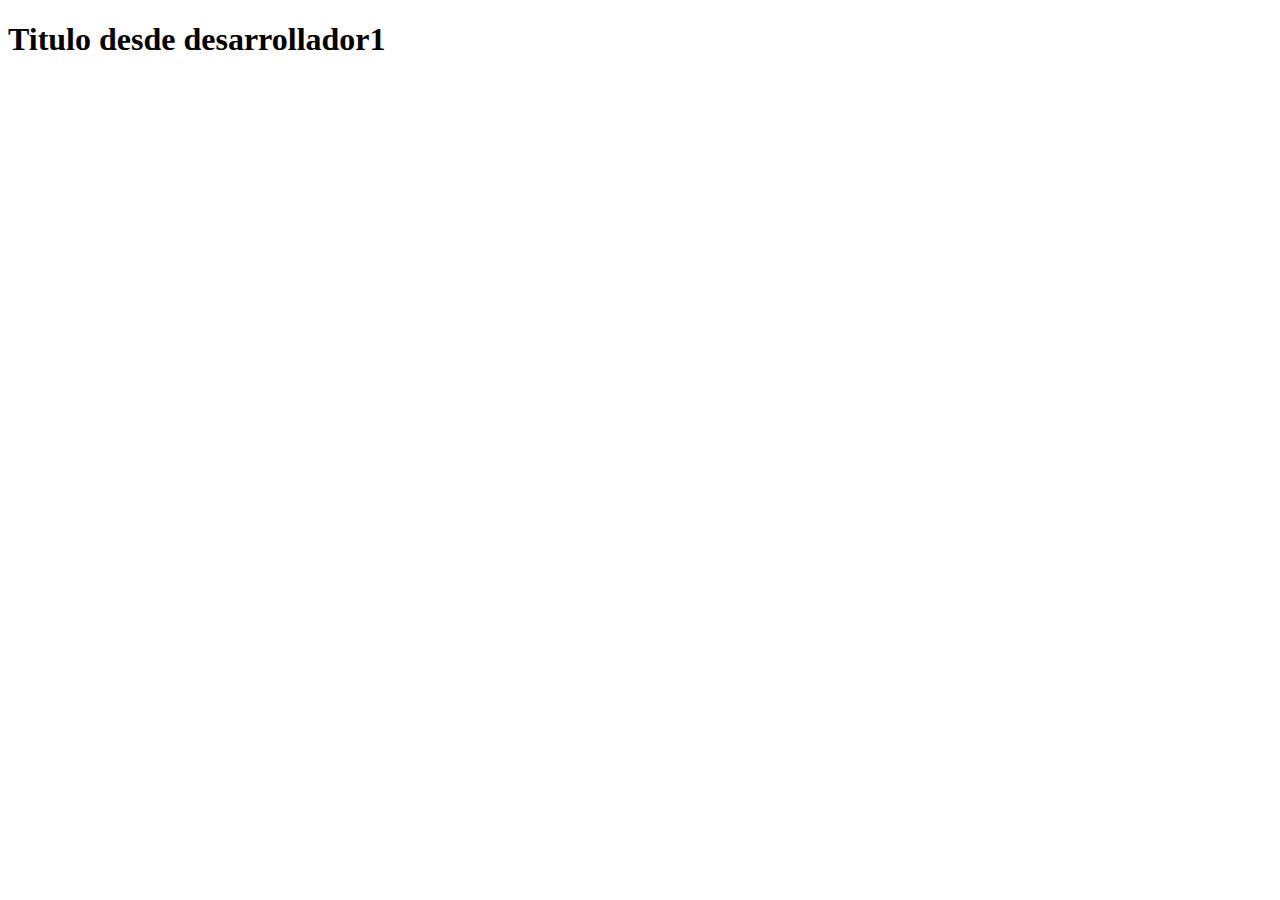
==== index.html @ 1281feea "cambio en h1" ====
<!DOCTYPE html>
<html lang="en">
<head>
    <meta charset="UTF-8">
    <meta http-equiv="X-UA-Compatible" content="IE=edge">
    <meta name="viewport" content="width=device-width, initial-scale=1.0">
    <title>Document</title>
</head>
<body>
    <h1> Titulo desde desarrollador1 </h1>
</body>
</html>
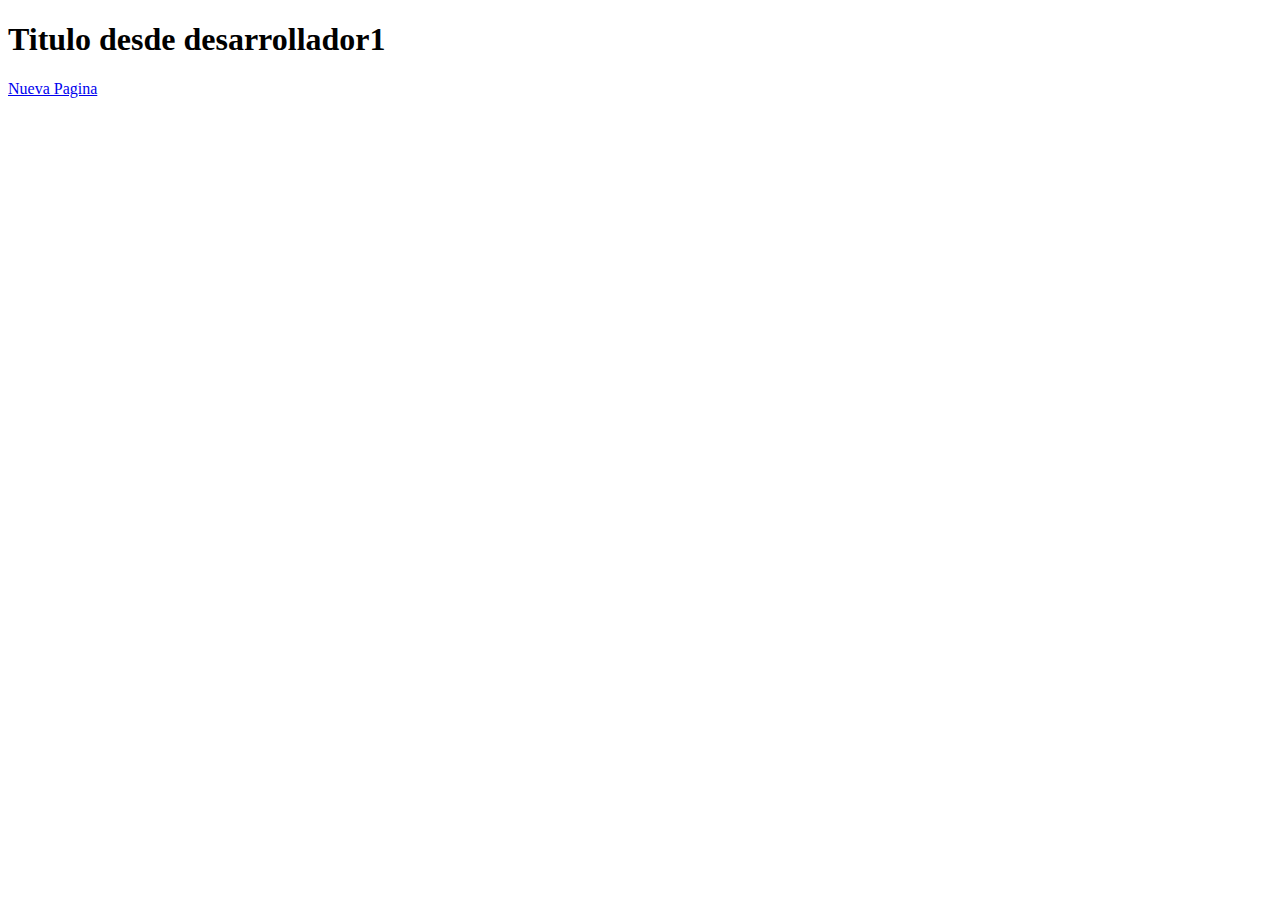
==== commit 9fda101e: "nueva pagina" ====
--- a/index.html
+++ b/index.html
@@ -8,5 +8,8 @@
 </head>
 <body>
     <h1> Titulo desde desarrollador1 </h1>
+
+
+    <a href="nuevaPagina.html"> Nueva Pagina </a>
 </body>
 </html>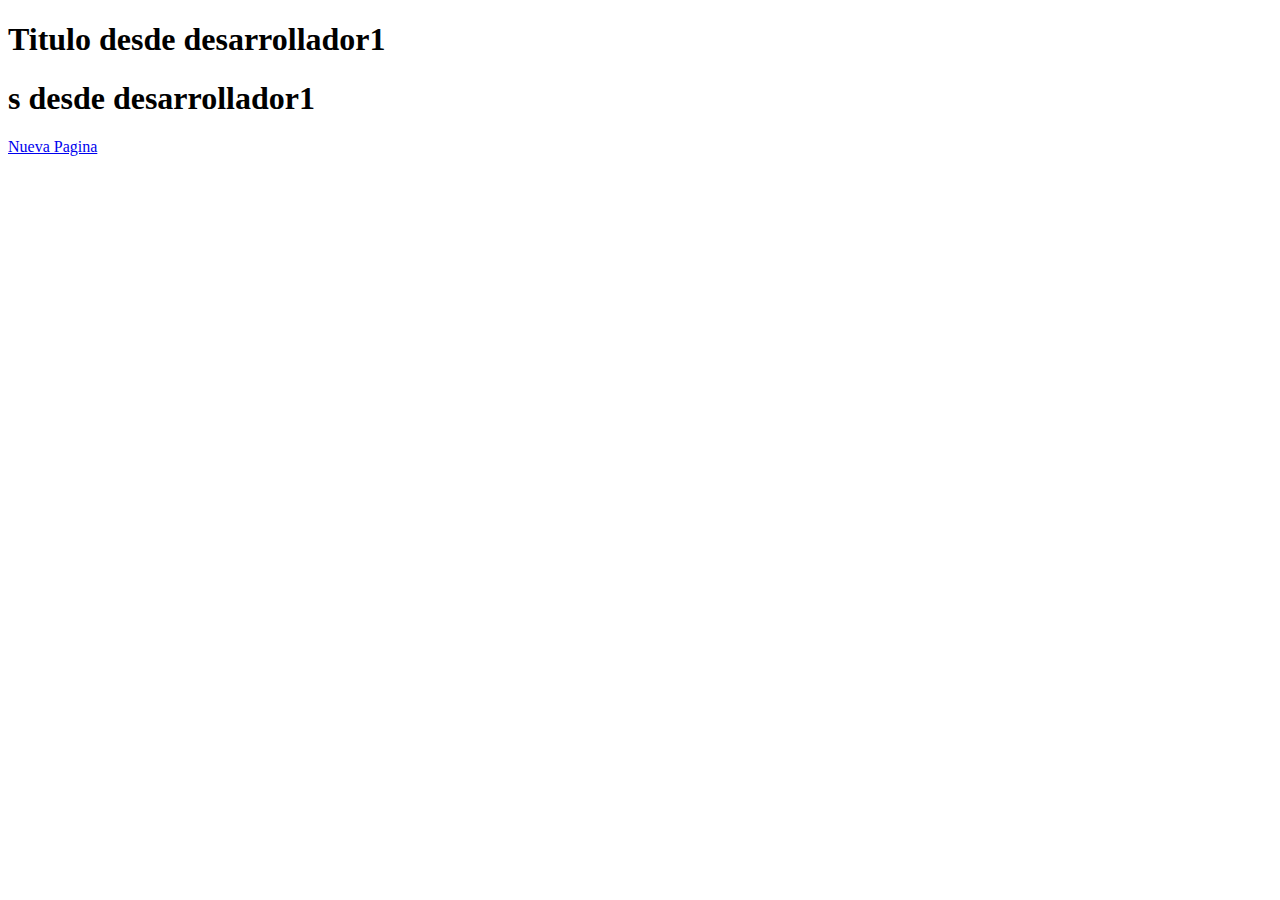
==== commit e9ddc074: "segundo" ====
--- a/index.html
+++ b/index.html
@@ -8,6 +8,7 @@
 </head>
 <body>
     <h1> Titulo desde desarrollador1 </h1>
+	<h1> s desde desarrollador1 </h1>
 
 
     <a href="nuevaPagina.html"> Nueva Pagina </a>
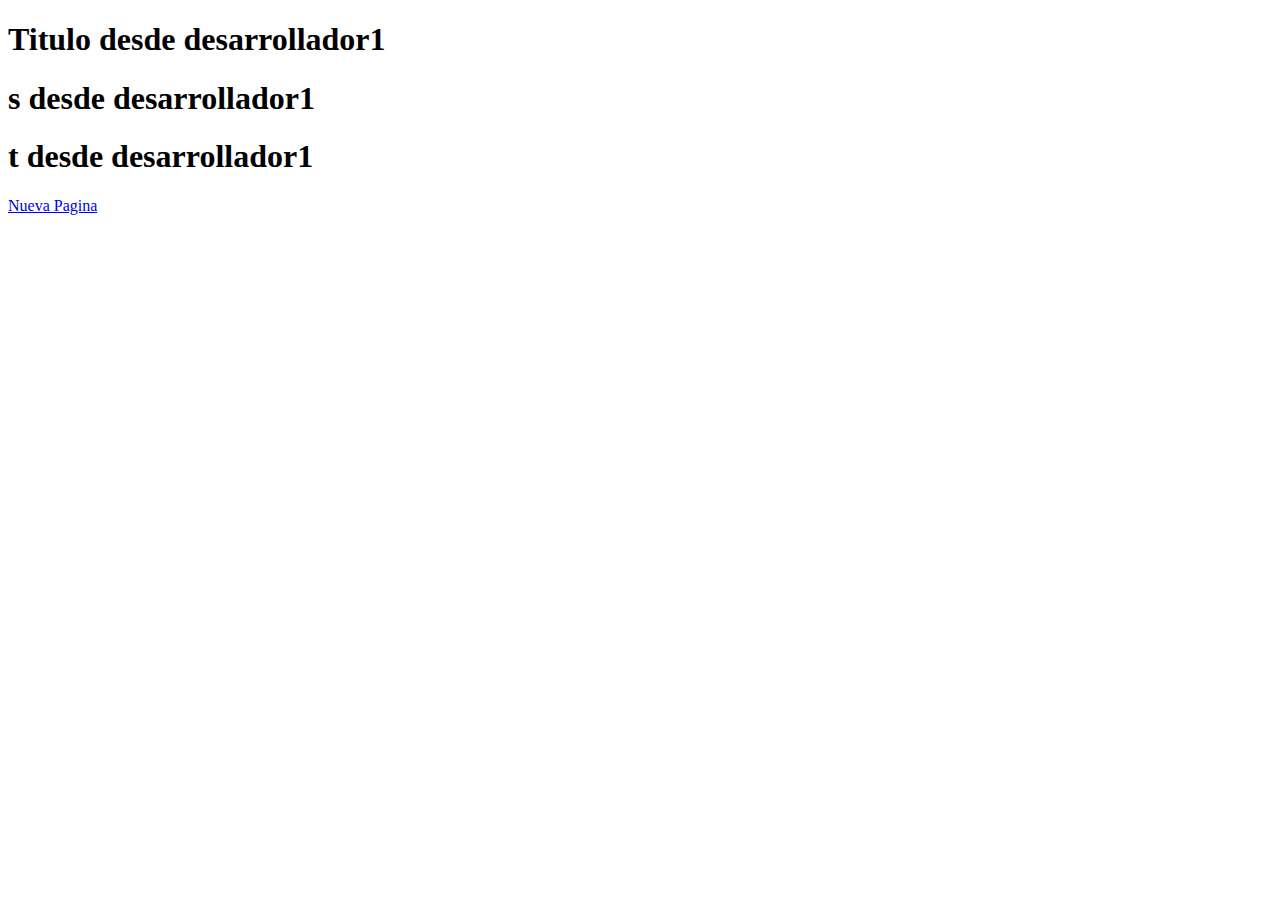
==== commit 2134e4b6: "tercer cambio" ====
--- a/index.html
+++ b/index.html
@@ -9,6 +9,7 @@
 <body>
     <h1> Titulo desde desarrollador1 </h1>
 	<h1> s desde desarrollador1 </h1>
+	<h1> t desde desarrollador1 </h1>
 
 
     <a href="nuevaPagina.html"> Nueva Pagina </a>
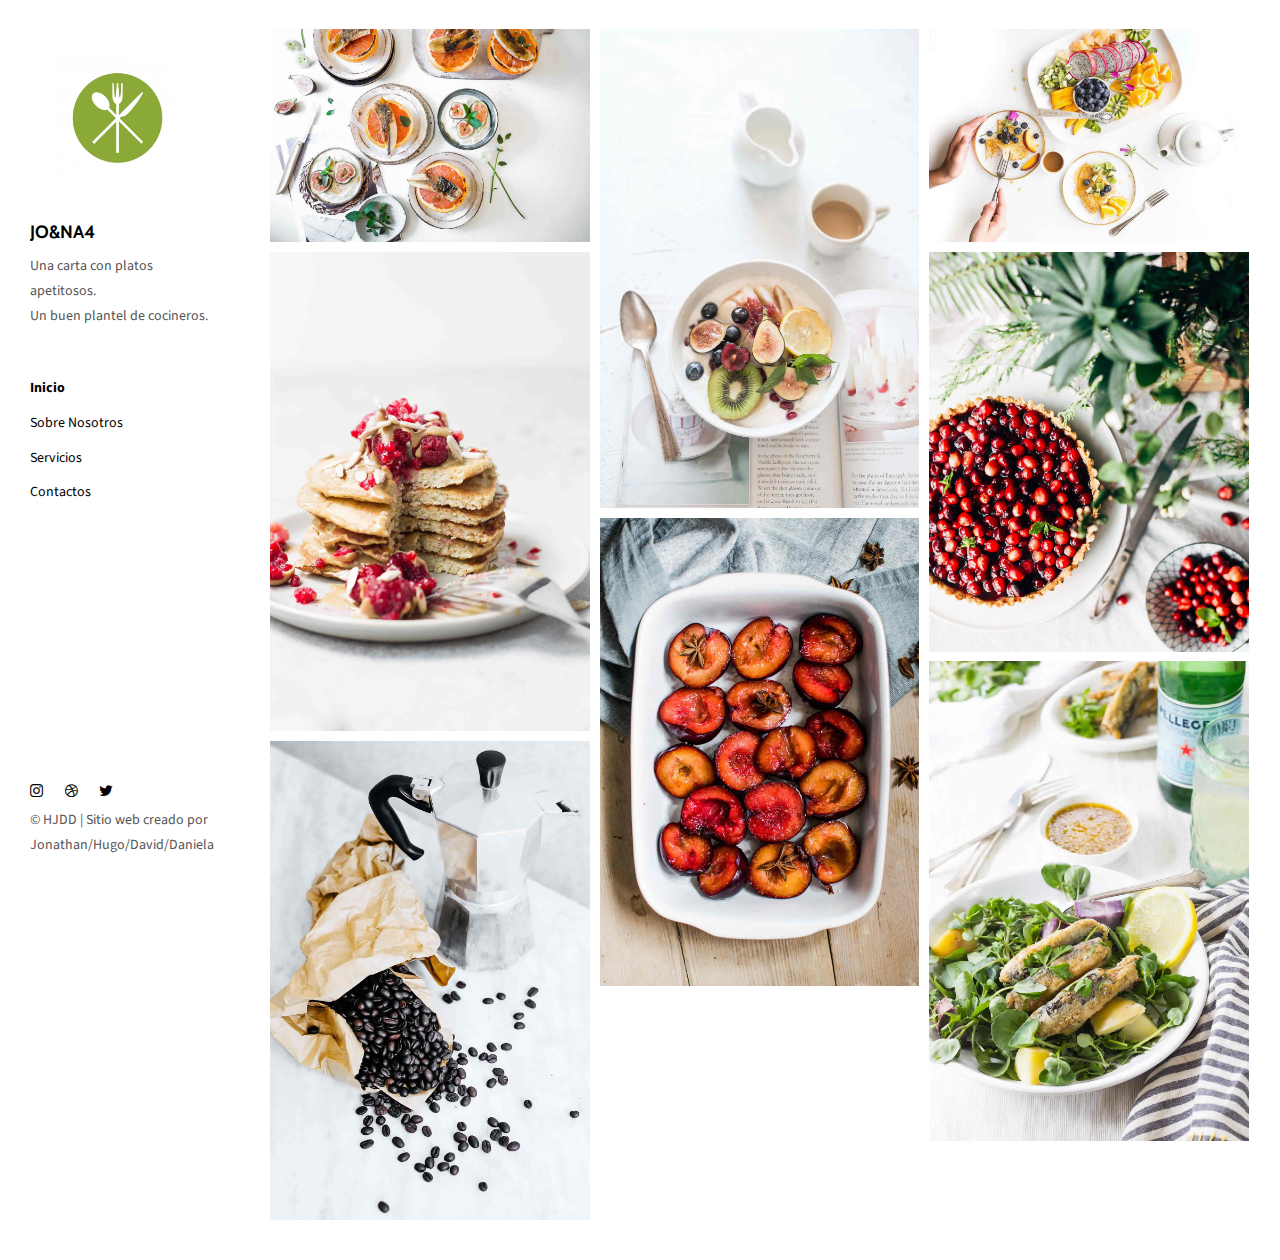
==== commit c8ec2c4a: "cambios desde dasarrollador1" ====
--- a/index.html
+++ b/index.html
@@ -1,17 +1,215 @@
 <!DOCTYPE html>
 <html lang="en">
+
 <head>
-    <meta charset="UTF-8">
-    <meta http-equiv="X-UA-Compatible" content="IE=edge">
-    <meta name="viewport" content="width=device-width, initial-scale=1.0">
-    <title>Document</title>
+  <meta charset="UTF-8">
+  <meta content="IE=edge" http-equiv="X-UA-Compatible">
+  <meta content="width=device-width,initial-scale=1" name="viewport">
+  <meta content="Page description" name="description">
+  <meta name="google" content="notranslate" />
+  <meta content="Mashup templates have been developped by Orson.io team" name="author">
+
+  <!-- Disable tap highlight on IE -->
+  <meta name="msapplication-tap-highlight" content="no">
+
+  <link href="./assets/apple-icon-180x180.png" rel="apple-touch-icon">
+  <link href="./assets/favicon.ico" rel="icon">
+
+
+
+  <title>Proyecto Final</title>
+
+  <link href="./main.82cfd66e.css" rel="stylesheet">
 </head>
+
 <body>
-    <h1> Titulo desde desarrollador1 </h1>
-	<h1> s desde desarrollador1 </h1>
-	<h1> t desde desarrollador1 </h1>
-
-
-    <a href="nuevaPagina.html"> Nueva Pagina </a>
+
+  <!-- Add your content of header -->
+  <header class="">
+    <div class="navbar navbar-default visible-xs">
+      <button type="button" class="navbar-toggle collapsed">
+        <span class="sr-only">Toggle navigation</span>
+        <span class="icon-bar"></span>
+        <span class="icon-bar"></span>
+        <span class="icon-bar"></span>
+      </button>
+      <a href="./index.html" class="navbar-brand">RESTAURANTE JO&NA</a>
+    </div>
+
+    <nav class="sidebar">
+      <div class="navbar-collapse" id="navbar-collapse">
+        <div class="site-header hidden-xs">
+          <a class="site-brand" href="./index.html" title="">
+            <img class="img-responsive site-logo" alt="" src="./assets/images/logo.jpg">
+            JO&NA4
+          </a>
+          <p>Una carta con platos apetitosos.<br>
+            Un buen plantel de cocineros.
+          </p>
+        </div>
+        <ul class="nav">
+          <li><a href="./index.html" title="">Inicio</a></li>
+          <li><a href="./about.html" title="">Sobre Nosotros</a></li>
+          <li><a href="./services.html" title="">Servicios</a></li>
+          <li><a href="./contact.html" title="">Contactos</a></li>
+
+        </ul>
+
+        <nav class="nav-footer">
+          <p class="nav-footer-social-buttons">
+            <a class="fa-icon" href="https://www.instagram.com/" title="">
+              <i class="fa fa-instagram"></i>
+            </a>
+            <a class="fa-icon" href="https://dribbble.com/" title="">
+              <i class="fa fa-dribbble"></i>
+            </a>
+            <a class="fa-icon" href="https://twitter.com/" title="">
+              <i class="fa fa-twitter"></i>
+            </a>
+          </p>
+          <p>© HJDD | Sitio web creado por Jonathan/Hugo/David/Daniela</p>
+        </nav>
+      </div>
+    </nav>
+  </header>
+  <main class="" id="main-collapse">
+
+    <!-- Add your site or app content here -->
+
+    <div class="hero-full-wrapper">
+      <div class="grid">
+        <div class="gutter-sizer"></div>
+        <div class="grid-sizer"></div>
+
+        <div class="grid-item">
+          <img class="img-responsive" alt="" src="./assets/images/img-12.jpg">
+          <a href="./project.html" class="project-description">
+            <div class="project-text-holder">
+              <div class="project-text-inner">
+                <h3>Vestíbulo de JO&NA4</h3>
+                <p>Descubrir más</p>
+              </div>
+            </div>
+          </a>
+        </div>
+
+
+        <div class="grid-item">
+          <img class="img-responsive" alt="" src="./assets/images/img-05.jpg">
+          <a href="./project.html" class="project-description">
+            <div class="project-text-holder">
+              <div class="project-text-inner">
+                <h3>Vestíbulo de JO&NA4</h3>
+                <p>Descubrir más</p>
+              </div>
+            </div>
+          </a>
+        </div>
+
+        <div class="grid-item">
+          <img class="img-responsive" alt="" src="./assets/images/img-13.jpg">
+          <a href="./project.html" class="project-description">
+            <div class="project-text-holder">
+              <div class="project-text-inner">
+                <h3>Vestíbulo de JO&NA4</h3>
+                <p>Descubrir más</p>
+              </div>
+            </div>
+          </a>
+        </div>
+        <div class="grid-item">
+          <img class="img-responsive" alt="" src="./assets/images/img-04.jpg">
+          <a href="./project.html" class="project-description">
+            <div class="project-text-holder">
+              <div class="project-text-inner">
+                <h3>Vestíbulo de JO&NA4</h3>
+                <p>Descubrir más</p>
+              </div>
+            </div>
+          </a>
+        </div>
+
+        <div class="grid-item">
+          <img class="img-responsive" alt="" src="./assets/images/img-07.jpg">
+          <a href="./project.html" class="project-description">
+            <div class="project-text-holder">
+              <div class="project-text-inner">
+                <h3>Vestíbulo de JO&NA4</h3>
+                <p>Descubrir más</p>
+              </div>
+            </div>
+          </a>
+        </div>
+
+        <div class="grid-item">
+          <img class="img-responsive" alt="" src="./assets/images/img-11.jpg">
+          <a href="./project.html" class="project-description">
+            <div class="project-text-holder">
+              <div class="project-text-inner">
+                <h3>Vestíbulo de JO&NA4</h3>
+                <p>Descubrir más</p>
+              </div>
+            </div>
+          </a>
+        </div>
+
+        <div class="grid-item">
+          <img class="img-responsive" alt="" src="./assets/images/img-10.jpg">
+          <a href="./project.html" class="project-description">
+            <div class="project-text-holder">
+              <div class="project-text-inner">
+                <h3>Vestíbulo de JO&NA4</h3>
+                <p>Descubrir más</p>
+              </div>
+            </div>
+          </a>
+        </div>
+        <div class="grid-item">
+          <img class="img-responsive" alt="" src="./assets/images/img-03.jpg">
+          <a href="./project.html" class="project-description">
+            <div class="project-text-holder">
+              <div class="project-text-inner">
+                <h3>Vestíbulo de JO&NA4</h3>
+                <p>Descubrir más</p>
+              </div>
+            </div>
+          </a>
+        </div>
+
+      </div>
+    </div>
+
+
+    <script>
+      document.addEventListener("DOMContentLoaded", function (event) {
+        masonryBuild();
+      });
+    </script>
+
+  </main>
+
+  <script>
+    document.addEventListener("DOMContentLoaded", function (event) {
+      navbarToggleSidebar();
+      navActivePage();
+    });
+  </script>
+
+  <!-- Google Analytics: change UA-XXXXX-X to be your site's ID 
+
+<script>
+  (function (i, s, o, g, r, a, m) {
+    i['GoogleAnalyticsObject'] = r; i[r] = i[r] || function () {
+      (i[r].q = i[r].q || []).push(arguments)
+    }, i[r].l = 1 * new Date(); a = s.createElement(o),
+      m = s.getElementsByTagName(o)[0]; a.async = 1; a.src = g; m.parentNode.insertBefore(a, m)
+  })(window, document, 'script', '//www.google-analytics.com/analytics.js', 'ga');
+  ga('create', 'UA-XXXXX-X', 'auto');
+  ga('send', 'pageview');
+</script>
+
+-->
+  <script type="text/javascript" src="./main.85741bff.js"></script>
 </body>
+
 </html>--- a/main.82cfd66e.css
+++ b/main.82cfd66e.css
@@ -0,0 +1,9 @@
+@import url(https://fonts.googleapis.com/css?family=Cabin:400,700|Source+Sans+Pro:400,700);@import url(https://maxcdn.bootstrapcdn.com/font-awesome/4.7.0/css/font-awesome.min.css);/*!
+ * Bootstrap v3.3.7 (http://getbootstrap.com)
+ * Copyright 2011-2016 Twitter, Inc.
+ * Licensed under MIT (https://github.com/twbs/bootstrap/blob/master/LICENSE)
+ */
+/*! normalize.css v3.0.3 | MIT License | github.com/necolas/normalize.css */html{font-family:sans-serif;-ms-text-size-adjust:100%;-webkit-text-size-adjust:100%}body{margin:0}article,aside,details,figcaption,figure,footer,header,hgroup,main,menu,nav,section,summary{display:block}audio,canvas,progress,video{display:inline-block;vertical-align:baseline}audio:not([controls]){display:none;height:0}[hidden],template{display:none}a{background-color:transparent}a:active,a:hover{outline:0}abbr[title]{border-bottom:1px dotted}b,strong{font-weight:700}dfn{font-style:italic}h1{font-size:2em;margin:.67em 0}mark{background:#ff0;color:#000}small{font-size:80%}sub,sup{font-size:75%;line-height:0;position:relative;vertical-align:baseline}sup{top:-.5em}sub{bottom:-.25em}img{border:0}svg:not(:root){overflow:hidden}figure{margin:1em 40px}hr{box-sizing:content-box;height:0}pre{overflow:auto}code,kbd,pre,samp{font-family:monospace,monospace;font-size:1em}button,input,optgroup,select,textarea{color:inherit;font:inherit;margin:0}button{overflow:visible}button,select{text-transform:none}button,html input[type=button],input[type=reset],input[type=submit]{-webkit-appearance:button;cursor:pointer}button[disabled],html input[disabled]{cursor:default}button::-moz-focus-inner,input::-moz-focus-inner{border:0;padding:0}input{line-height:normal}input[type=checkbox],input[type=radio]{box-sizing:border-box;padding:0}input[type=number]::-webkit-inner-spin-button,input[type=number]::-webkit-outer-spin-button{height:auto}input[type=search]{-webkit-appearance:textfield;box-sizing:content-box}input[type=search]::-webkit-search-cancel-button,input[type=search]::-webkit-search-decoration{-webkit-appearance:none}fieldset{border:1px solid silver;margin:0 2px;padding:.35em .625em .75em}textarea{overflow:auto}optgroup{font-weight:700}table{border-collapse:collapse;border-spacing:0}td,th{padding:0}
+
+/*! Source: https://github.com/h5bp/html5-boilerplate/blob/master/src/css/main.css */@media print{*,:after,:before{background:transparent!important;color:#000!important;box-shadow:none!important;text-shadow:none!important}a,a:visited{text-decoration:underline}a[href]:after{content:" (" attr(href) ")"}abbr[title]:after{content:" (" attr(title) ")"}a[href^="#"]:after,a[href^="javascript:"]:after{content:""}blockquote,pre{border:1px solid #999;page-break-inside:avoid}thead{display:table-header-group}img,tr{page-break-inside:avoid}img{max-width:100%!important}h2,h3,p{orphans:3;widows:3}h2,h3{page-break-after:avoid}.navbar{display:none}.btn>.caret,.dropup>.btn>.caret{border-top-color:#000!important}.label{border:1px solid #000}.table{border-collapse:collapse!important}.table td,.table th{background-color:#fff!important}.table-bordered td,.table-bordered th{border:1px solid #ddd!important}}*,:after,:before{-webkit-box-sizing:border-box;-moz-box-sizing:border-box;box-sizing:border-box}html{font-size:10px;-webkit-tap-highlight-color:transparent}body{font-family:Source Sans Pro,Helvetica,Arial,sans-serif;font-size:14px;line-height:1.78;color:#555;background-color:#fff}button,input,select,textarea{font-family:inherit;font-size:inherit;line-height:inherit}a{color:#ff6360;text-decoration:none}a:focus,a:hover{color:#ff1814;text-decoration:underline}a:focus{outline:5px auto -webkit-focus-ring-color;outline-offset:-2px}figure{margin:0}img{vertical-align:middle}.img-responsive{display:block;max-width:100%;height:auto}.img-rounded{border-radius:2px}.img-thumbnail{padding:4px;line-height:1.78;background-color:#fff;border:1px solid #ddd;border-radius:2px;-webkit-transition:all .2s ease-in-out;-o-transition:all .2s ease-in-out;transition:all .2s ease-in-out;display:inline-block;max-width:100%;height:auto}.img-circle{border-radius:50%}hr{margin-top:24px;margin-bottom:24px;border:0;border-top:1px solid #eee}.sr-only{position:absolute;width:1px;height:1px;margin:-1px;padding:0;overflow:hidden;clip:rect(0,0,0,0);border:0}.sr-only-focusable:active,.sr-only-focusable:focus{position:static;width:auto;height:auto;margin:0;overflow:visible;clip:auto}[role=button]{cursor:pointer}.h1,.h2,.h3,.h4,.h5,.h6,h1,h2,h3,h4,h5,h6{font-family:Cabin,Helvetica,Arial,sans-serif;font-weight:700;line-height:1.1;color:#000}.h1 .small,.h1 small,.h2 .small,.h2 small,.h3 .small,.h3 small,.h4 .small,.h4 small,.h5 .small,.h5 small,.h6 .small,.h6 small,h1 .small,h1 small,h2 .small,h2 small,h3 .small,h3 small,h4 .small,h4 small,h5 .small,h5 small,h6 .small,h6 small{font-weight:400;line-height:1;color:#777}.h1,.h2,.h3,h1,h2,h3{margin-top:24px;margin-bottom:12px}.h1 .small,.h1 small,.h2 .small,.h2 small,.h3 .small,.h3 small,h1 .small,h1 small,h2 .small,h2 small,h3 .small,h3 small{font-size:65%}.h4,.h5,.h6,h4,h5,h6{margin-top:12px;margin-bottom:12px}.h4 .small,.h4 small,.h5 .small,.h5 small,.h6 .small,.h6 small,h4 .small,h4 small,h5 .small,h5 small,h6 .small,h6 small{font-size:75%}.h1,h1{font-size:44px}.h2,h2{font-size:33px}.h3,h3{font-size:25px}.h4,h4{font-size:19px}.h5,h5{font-size:14px}.h6,h6{font-size:12px}p{margin:0 0 12px}.lead{margin-bottom:24px;font-size:16px;font-weight:300;line-height:1.4}@media (min-width:768px){.lead{font-size:21px}}.small,small{font-size:85%}.mark,mark{background-color:#fcf8e3;padding:.2em}.text-left{text-align:left}.text-right{text-align:right}.text-center{text-align:center}.text-justify{text-align:justify}.text-nowrap{white-space:nowrap}.text-lowercase{text-transform:lowercase}.initialism,.text-uppercase{text-transform:uppercase}.text-capitalize{text-transform:capitalize}.text-muted{color:#777}.text-primary{color:#ff6360}a.text-primary:focus,a.text-primary:hover{color:#ff312d}.text-success{color:#fff}a.text-success:focus,a.text-success:hover{color:#e6e6e6}.text-info{color:#31708f}a.text-info:focus,a.text-info:hover{color:#245269}.text-warning{color:#8a6d3b}a.text-warning:focus,a.text-warning:hover{color:#66512c}.text-danger{color:#fff}a.text-danger:focus,a.text-danger:hover{color:#e6e6e6}.bg-primary{color:#fff;background-color:#ff6360}a.bg-primary:focus,a.bg-primary:hover{background-color:#ff312d}.bg-success{background-color:#57ce6e}a.bg-success:focus,a.bg-success:hover{background-color:#37bb50}.bg-info{background-color:#d9edf7}a.bg-info:focus,a.bg-info:hover{background-color:#afd9ee}.bg-warning{background-color:#fcf8e3}a.bg-warning:focus,a.bg-warning:hover{background-color:#f7ecb5}.bg-danger{background-color:#ee624b}a.bg-danger:focus,a.bg-danger:hover{background-color:#ea391c}.page-header{padding-bottom:11px;margin:48px 0 24px;border-bottom:1px solid #eee}ol,ul{margin-top:0;margin-bottom:12px}ol ol,ol ul,ul ol,ul ul{margin-bottom:0}.list-inline,.list-unstyled{padding-left:0;list-style:none}.list-inline{margin-left:-5px}.list-inline>li{display:inline-block;padding-left:5px;padding-right:5px}dl{margin-top:0;margin-bottom:24px}dd,dt{line-height:1.78}dt{font-weight:700}dd{margin-left:0}.dl-horizontal dd:after,.dl-horizontal dd:before{content:" ";display:table}.dl-horizontal dd:after{clear:both}@media (min-width:768px){.dl-horizontal dt{float:left;width:160px;clear:left;text-align:right;overflow:hidden;text-overflow:ellipsis;white-space:nowrap}.dl-horizontal dd{margin-left:180px}}abbr[data-original-title],abbr[title]{cursor:help;border-bottom:1px dotted #777}.initialism{font-size:90%}blockquote{padding:12px 24px;margin:0 0 24px;font-size:17.5px;border-left:5px solid #eee}blockquote ol:last-child,blockquote p:last-child,blockquote ul:last-child{margin-bottom:0}blockquote .small,blockquote footer,blockquote small{display:block;font-size:80%;line-height:1.78;color:#777}blockquote .small:before,blockquote footer:before,blockquote small:before{content:"\2014   \A0"}.blockquote-reverse,blockquote.pull-right{padding-right:15px;padding-left:0;border-right:5px solid #eee;border-left:0;text-align:right}.blockquote-reverse .small:before,.blockquote-reverse footer:before,.blockquote-reverse small:before,blockquote.pull-right .small:before,blockquote.pull-right footer:before,blockquote.pull-right small:before{content:""}.blockquote-reverse .small:after,.blockquote-reverse footer:after,.blockquote-reverse small:after,blockquote.pull-right .small:after,blockquote.pull-right footer:after,blockquote.pull-right small:after{content:"\A0   \2014"}address{margin-bottom:24px;font-style:normal;line-height:1.78}code,kbd,pre,samp{font-family:Menlo,Monaco,Consolas,Courier New,monospace}code{color:#c7254e;background-color:#f9f2f4}code,kbd{padding:2px 4px;font-size:90%;border-radius:2px}kbd{color:#fff;background-color:#333;box-shadow:inset 0 -1px 0 rgba(0,0,0,.25)}kbd kbd{padding:0;font-size:100%;font-weight:700;box-shadow:none}pre{display:block;padding:11.5px;margin:0 0 12px;font-size:13px;line-height:1.78;word-break:break-all;word-wrap:break-word;color:#333;background-color:#f5f5f5;border:1px solid #ccc;border-radius:2px}pre code{padding:0;font-size:inherit;color:inherit;white-space:pre-wrap;background-color:transparent;border-radius:0}.pre-scrollable{max-height:340px;overflow-y:scroll}.container{margin-right:auto;margin-left:auto;padding-left:15px;padding-right:15px}.container:after,.container:before{content:" ";display:table}.container:after{clear:both}@media (min-width:768px){.container{width:750px}}@media (min-width:992px){.container{width:970px}}@media (min-width:1200px){.container{width:1170px}}.container-fluid{margin-right:auto;margin-left:auto;padding-left:15px;padding-right:15px}.container-fluid:after,.container-fluid:before{content:" ";display:table}.container-fluid:after{clear:both}.row{margin-left:-15px;margin-right:-15px}.row:after,.row:before{content:" ";display:table}.row:after{clear:both}.col-lg-1,.col-lg-2,.col-lg-3,.col-lg-4,.col-lg-5,.col-lg-6,.col-lg-7,.col-lg-8,.col-lg-9,.col-lg-10,.col-lg-11,.col-lg-12,.col-md-1,.col-md-2,.col-md-3,.col-md-4,.col-md-5,.col-md-6,.col-md-7,.col-md-8,.col-md-9,.col-md-10,.col-md-11,.col-md-12,.col-sm-1,.col-sm-2,.col-sm-3,.col-sm-4,.col-sm-5,.col-sm-6,.col-sm-7,.col-sm-8,.col-sm-9,.col-sm-10,.col-sm-11,.col-sm-12,.col-xs-1,.col-xs-2,.col-xs-3,.col-xs-4,.col-xs-5,.col-xs-6,.col-xs-7,.col-xs-8,.col-xs-9,.col-xs-10,.col-xs-11,.col-xs-12{position:relative;min-height:1px;padding-left:15px;padding-right:15px}.col-xs-1,.col-xs-2,.col-xs-3,.col-xs-4,.col-xs-5,.col-xs-6,.col-xs-7,.col-xs-8,.col-xs-9,.col-xs-10,.col-xs-11,.col-xs-12{float:left}.col-xs-1{width:8.33333%}.col-xs-2{width:16.66667%}.col-xs-3{width:25%}.col-xs-4{width:33.33333%}.col-xs-5{width:41.66667%}.col-xs-6{width:50%}.col-xs-7{width:58.33333%}.col-xs-8{width:66.66667%}.col-xs-9{width:75%}.col-xs-10{width:83.33333%}.col-xs-11{width:91.66667%}.col-xs-12{width:100%}.col-xs-pull-0{right:auto}.col-xs-pull-1{right:8.33333%}.col-xs-pull-2{right:16.66667%}.col-xs-pull-3{right:25%}.col-xs-pull-4{right:33.33333%}.col-xs-pull-5{right:41.66667%}.col-xs-pull-6{right:50%}.col-xs-pull-7{right:58.33333%}.col-xs-pull-8{right:66.66667%}.col-xs-pull-9{right:75%}.col-xs-pull-10{right:83.33333%}.col-xs-pull-11{right:91.66667%}.col-xs-pull-12{right:100%}.col-xs-push-0{left:auto}.col-xs-push-1{left:8.33333%}.col-xs-push-2{left:16.66667%}.col-xs-push-3{left:25%}.col-xs-push-4{left:33.33333%}.col-xs-push-5{left:41.66667%}.col-xs-push-6{left:50%}.col-xs-push-7{left:58.33333%}.col-xs-push-8{left:66.66667%}.col-xs-push-9{left:75%}.col-xs-push-10{left:83.33333%}.col-xs-push-11{left:91.66667%}.col-xs-push-12{left:100%}.col-xs-offset-0{margin-left:0}.col-xs-offset-1{margin-left:8.33333%}.col-xs-offset-2{margin-left:16.66667%}.col-xs-offset-3{margin-left:25%}.col-xs-offset-4{margin-left:33.33333%}.col-xs-offset-5{margin-left:41.66667%}.col-xs-offset-6{margin-left:50%}.col-xs-offset-7{margin-left:58.33333%}.col-xs-offset-8{margin-left:66.66667%}.col-xs-offset-9{margin-left:75%}.col-xs-offset-10{margin-left:83.33333%}.col-xs-offset-11{margin-left:91.66667%}.col-xs-offset-12{margin-left:100%}@media (min-width:768px){.col-sm-1,.col-sm-2,.col-sm-3,.col-sm-4,.col-sm-5,.col-sm-6,.col-sm-7,.col-sm-8,.col-sm-9,.col-sm-10,.col-sm-11,.col-sm-12{float:left}.col-sm-1{width:8.33333%}.col-sm-2{width:16.66667%}.col-sm-3{width:25%}.col-sm-4{width:33.33333%}.col-sm-5{width:41.66667%}.col-sm-6{width:50%}.col-sm-7{width:58.33333%}.col-sm-8{width:66.66667%}.col-sm-9{width:75%}.col-sm-10{width:83.33333%}.col-sm-11{width:91.66667%}.col-sm-12{width:100%}.col-sm-pull-0{right:auto}.col-sm-pull-1{right:8.33333%}.col-sm-pull-2{right:16.66667%}.col-sm-pull-3{right:25%}.col-sm-pull-4{right:33.33333%}.col-sm-pull-5{right:41.66667%}.col-sm-pull-6{right:50%}.col-sm-pull-7{right:58.33333%}.col-sm-pull-8{right:66.66667%}.col-sm-pull-9{right:75%}.col-sm-pull-10{right:83.33333%}.col-sm-pull-11{right:91.66667%}.col-sm-pull-12{right:100%}.col-sm-push-0{left:auto}.col-sm-push-1{left:8.33333%}.col-sm-push-2{left:16.66667%}.col-sm-push-3{left:25%}.col-sm-push-4{left:33.33333%}.col-sm-push-5{left:41.66667%}.col-sm-push-6{left:50%}.col-sm-push-7{left:58.33333%}.col-sm-push-8{left:66.66667%}.col-sm-push-9{left:75%}.col-sm-push-10{left:83.33333%}.col-sm-push-11{left:91.66667%}.col-sm-push-12{left:100%}.col-sm-offset-0{margin-left:0}.col-sm-offset-1{margin-left:8.33333%}.col-sm-offset-2{margin-left:16.66667%}.col-sm-offset-3{margin-left:25%}.col-sm-offset-4{margin-left:33.33333%}.col-sm-offset-5{margin-left:41.66667%}.col-sm-offset-6{margin-left:50%}.col-sm-offset-7{margin-left:58.33333%}.col-sm-offset-8{margin-left:66.66667%}.col-sm-offset-9{margin-left:75%}.col-sm-offset-10{margin-left:83.33333%}.col-sm-offset-11{margin-left:91.66667%}.col-sm-offset-12{margin-left:100%}}@media (min-width:992px){.col-md-1,.col-md-2,.col-md-3,.col-md-4,.col-md-5,.col-md-6,.col-md-7,.col-md-8,.col-md-9,.col-md-10,.col-md-11,.col-md-12{float:left}.col-md-1{width:8.33333%}.col-md-2{width:16.66667%}.col-md-3{width:25%}.col-md-4{width:33.33333%}.col-md-5{width:41.66667%}.col-md-6{width:50%}.col-md-7{width:58.33333%}.col-md-8{width:66.66667%}.col-md-9{width:75%}.col-md-10{width:83.33333%}.col-md-11{width:91.66667%}.col-md-12{width:100%}.col-md-pull-0{right:auto}.col-md-pull-1{right:8.33333%}.col-md-pull-2{right:16.66667%}.col-md-pull-3{right:25%}.col-md-pull-4{right:33.33333%}.col-md-pull-5{right:41.66667%}.col-md-pull-6{right:50%}.col-md-pull-7{right:58.33333%}.col-md-pull-8{right:66.66667%}.col-md-pull-9{right:75%}.col-md-pull-10{right:83.33333%}.col-md-pull-11{right:91.66667%}.col-md-pull-12{right:100%}.col-md-push-0{left:auto}.col-md-push-1{left:8.33333%}.col-md-push-2{left:16.66667%}.col-md-push-3{left:25%}.col-md-push-4{left:33.33333%}.col-md-push-5{left:41.66667%}.col-md-push-6{left:50%}.col-md-push-7{left:58.33333%}.col-md-push-8{left:66.66667%}.col-md-push-9{left:75%}.col-md-push-10{left:83.33333%}.col-md-push-11{left:91.66667%}.col-md-push-12{left:100%}.col-md-offset-0{margin-left:0}.col-md-offset-1{margin-left:8.33333%}.col-md-offset-2{margin-left:16.66667%}.col-md-offset-3{margin-left:25%}.col-md-offset-4{margin-left:33.33333%}.col-md-offset-5{margin-left:41.66667%}.col-md-offset-6{margin-left:50%}.col-md-offset-7{margin-left:58.33333%}.col-md-offset-8{margin-left:66.66667%}.col-md-offset-9{margin-left:75%}.col-md-offset-10{margin-left:83.33333%}.col-md-offset-11{margin-left:91.66667%}.col-md-offset-12{margin-left:100%}}@media (min-width:1200px){.col-lg-1,.col-lg-2,.col-lg-3,.col-lg-4,.col-lg-5,.col-lg-6,.col-lg-7,.col-lg-8,.col-lg-9,.col-lg-10,.col-lg-11,.col-lg-12{float:left}.col-lg-1{width:8.33333%}.col-lg-2{width:16.66667%}.col-lg-3{width:25%}.col-lg-4{width:33.33333%}.col-lg-5{width:41.66667%}.col-lg-6{width:50%}.col-lg-7{width:58.33333%}.col-lg-8{width:66.66667%}.col-lg-9{width:75%}.col-lg-10{width:83.33333%}.col-lg-11{width:91.66667%}.col-lg-12{width:100%}.col-lg-pull-0{right:auto}.col-lg-pull-1{right:8.33333%}.col-lg-pull-2{right:16.66667%}.col-lg-pull-3{right:25%}.col-lg-pull-4{right:33.33333%}.col-lg-pull-5{right:41.66667%}.col-lg-pull-6{right:50%}.col-lg-pull-7{right:58.33333%}.col-lg-pull-8{right:66.66667%}.col-lg-pull-9{right:75%}.col-lg-pull-10{right:83.33333%}.col-lg-pull-11{right:91.66667%}.col-lg-pull-12{right:100%}.col-lg-push-0{left:auto}.col-lg-push-1{left:8.33333%}.col-lg-push-2{left:16.66667%}.col-lg-push-3{left:25%}.col-lg-push-4{left:33.33333%}.col-lg-push-5{left:41.66667%}.col-lg-push-6{left:50%}.col-lg-push-7{left:58.33333%}.col-lg-push-8{left:66.66667%}.col-lg-push-9{left:75%}.col-lg-push-10{left:83.33333%}.col-lg-push-11{left:91.66667%}.col-lg-push-12{left:100%}.col-lg-offset-0{margin-left:0}.col-lg-offset-1{margin-left:8.33333%}.col-lg-offset-2{margin-left:16.66667%}.col-lg-offset-3{margin-left:25%}.col-lg-offset-4{margin-left:33.33333%}.col-lg-offset-5{margin-left:41.66667%}.col-lg-offset-6{margin-left:50%}.col-lg-offset-7{margin-left:58.33333%}.col-lg-offset-8{margin-left:66.66667%}.col-lg-offset-9{margin-left:75%}.col-lg-offset-10{margin-left:83.33333%}.col-lg-offset-11{margin-left:91.66667%}.col-lg-offset-12{margin-left:100%}}table{background-color:transparent}caption{padding-top:8px;padding-bottom:8px;color:#777}caption,th{text-align:left}.table{width:100%;max-width:100%;margin-bottom:24px}.table>tbody>tr>td,.table>tbody>tr>th,.table>tfoot>tr>td,.table>tfoot>tr>th,.table>thead>tr>td,.table>thead>tr>th{padding:8px;line-height:1.78;vertical-align:top;border-top:1px solid #ddd}.table>thead>tr>th{vertical-align:bottom;border-bottom:2px solid #ddd}.table>caption+thead>tr:first-child>td,.table>caption+thead>tr:first-child>th,.table>colgroup+thead>tr:first-child>td,.table>colgroup+thead>tr:first-child>th,.table>thead:first-child>tr:first-child>td,.table>thead:first-child>tr:first-child>th{border-top:0}.table>tbody+tbody{border-top:2px solid #ddd}.table .table{background-color:#fff}.table-condensed>tbody>tr>td,.table-condensed>tbody>tr>th,.table-condensed>tfoot>tr>td,.table-condensed>tfoot>tr>th,.table-condensed>thead>tr>td,.table-condensed>thead>tr>th{padding:5px}.table-bordered,.table-bordered>tbody>tr>td,.table-bordered>tbody>tr>th,.table-bordered>tfoot>tr>td,.table-bordered>tfoot>tr>th,.table-bordered>thead>tr>td,.table-bordered>thead>tr>th{border:1px solid #ddd}.table-bordered>thead>tr>td,.table-bordered>thead>tr>th{border-bottom-width:2px}.table-striped>tbody>tr:nth-of-type(odd){background-color:#f9f9f9}.table-hover>tbody>tr:hover{background-color:#f5f5f5}table col[class*=col-]{position:static;float:none;display:table-column}table td[class*=col-],table th[class*=col-]{position:static;float:none;display:table-cell}.table>tbody>tr.active>td,.table>tbody>tr.active>th,.table>tbody>tr>td.active,.table>tbody>tr>th.active,.table>tfoot>tr.active>td,.table>tfoot>tr.active>th,.table>tfoot>tr>td.active,.table>tfoot>tr>th.active,.table>thead>tr.active>td,.table>thead>tr.active>th,.table>thead>tr>td.active,.table>thead>tr>th.active{background-color:#f5f5f5}.table-hover>tbody>tr.active:hover>td,.table-hover>tbody>tr.active:hover>th,.table-hover>tbody>tr:hover>.active,.table-hover>tbody>tr>td.active:hover,.table-hover>tbody>tr>th.active:hover{background-color:#e8e8e8}.table>tbody>tr.success>td,.table>tbody>tr.success>th,.table>tbody>tr>td.success,.table>tbody>tr>th.success,.table>tfoot>tr.success>td,.table>tfoot>tr.success>th,.table>tfoot>tr>td.success,.table>tfoot>tr>th.success,.table>thead>tr.success>td,.table>thead>tr.success>th,.table>thead>tr>td.success,.table>thead>tr>th.success{background-color:#57ce6e}.table-hover>tbody>tr.success:hover>td,.table-hover>tbody>tr.success:hover>th,.table-hover>tbody>tr:hover>.success,.table-hover>tbody>tr>td.success:hover,.table-hover>tbody>tr>th.success:hover{background-color:#43c85d}.table>tbody>tr.info>td,.table>tbody>tr.info>th,.table>tbody>tr>td.info,.table>tbody>tr>th.info,.table>tfoot>tr.info>td,.table>tfoot>tr.info>th,.table>tfoot>tr>td.info,.table>tfoot>tr>th.info,.table>thead>tr.info>td,.table>thead>tr.info>th,.table>thead>tr>td.info,.table>thead>tr>th.info{background-color:#d9edf7}.table-hover>tbody>tr.info:hover>td,.table-hover>tbody>tr.info:hover>th,.table-hover>tbody>tr:hover>.info,.table-hover>tbody>tr>td.info:hover,.table-hover>tbody>tr>th.info:hover{background-color:#c4e3f3}.table>tbody>tr.warning>td,.table>tbody>tr.warning>th,.table>tbody>tr>td.warning,.table>tbody>tr>th.warning,.table>tfoot>tr.warning>td,.table>tfoot>tr.warning>th,.table>tfoot>tr>td.warning,.table>tfoot>tr>th.warning,.table>thead>tr.warning>td,.table>thead>tr.warning>th,.table>thead>tr>td.warning,.table>thead>tr>th.warning{background-color:#fcf8e3}.table-hover>tbody>tr.warning:hover>td,.table-hover>tbody>tr.warning:hover>th,.table-hover>tbody>tr:hover>.warning,.table-hover>tbody>tr>td.warning:hover,.table-hover>tbody>tr>th.warning:hover{background-color:#faf2cc}.table>tbody>tr.danger>td,.table>tbody>tr.danger>th,.table>tbody>tr>td.danger,.table>tbody>tr>th.danger,.table>tfoot>tr.danger>td,.table>tfoot>tr.danger>th,.table>tfoot>tr>td.danger,.table>tfoot>tr>th.danger,.table>thead>tr.danger>td,.table>thead>tr.danger>th,.table>thead>tr>td.danger,.table>thead>tr>th.danger{background-color:#ee624b}.table-hover>tbody>tr.danger:hover>td,.table-hover>tbody>tr.danger:hover>th,.table-hover>tbody>tr:hover>.danger,.table-hover>tbody>tr>td.danger:hover,.table-hover>tbody>tr>th.danger:hover{background-color:#ec4e34}.table-responsive{overflow-x:auto;min-height:.01%}@media screen and (max-width:767px){.table-responsive{width:100%;margin-bottom:18px;overflow-y:hidden;-ms-overflow-style:-ms-autohiding-scrollbar;border:1px solid #ddd}.table-responsive>.table{margin-bottom:0}.table-responsive>.table>tbody>tr>td,.table-responsive>.table>tbody>tr>th,.table-responsive>.table>tfoot>tr>td,.table-responsive>.table>tfoot>tr>th,.table-responsive>.table>thead>tr>td,.table-responsive>.table>thead>tr>th{white-space:nowrap}.table-responsive>.table-bordered{border:0}.table-responsive>.table-bordered>tbody>tr>td:first-child,.table-responsive>.table-bordered>tbody>tr>th:first-child,.table-responsive>.table-bordered>tfoot>tr>td:first-child,.table-responsive>.table-bordered>tfoot>tr>th:first-child,.table-responsive>.table-bordered>thead>tr>td:first-child,.table-responsive>.table-bordered>thead>tr>th:first-child{border-left:0}.table-responsive>.table-bordered>tbody>tr>td:last-child,.table-responsive>.table-bordered>tbody>tr>th:last-child,.table-responsive>.table-bordered>tfoot>tr>td:last-child,.table-responsive>.table-bordered>tfoot>tr>th:last-child,.table-responsive>.table-bordered>thead>tr>td:last-child,.table-responsive>.table-bordered>thead>tr>th:last-child{border-right:0}.table-responsive>.table-bordered>tbody>tr:last-child>td,.table-responsive>.table-bordered>tbody>tr:last-child>th,.table-responsive>.table-bordered>tfoot>tr:last-child>td,.table-responsive>.table-bordered>tfoot>tr:last-child>th{border-bottom:0}}fieldset{margin:0;min-width:0}fieldset,legend{padding:0;border:0}legend{display:block;width:100%;margin-bottom:24px;font-size:21px;line-height:inherit;color:#333;border-bottom:1px solid #e5e5e5}label{display:inline-block;max-width:100%;margin-bottom:5px;font-weight:700}input[type=search]{-webkit-box-sizing:border-box;-moz-box-sizing:border-box;box-sizing:border-box}input[type=checkbox],input[type=radio]{margin:4px 0 0;margin-top:1px\9;line-height:normal}input[type=file]{display:block}input[type=range]{display:block;width:100%}select[multiple],select[size]{height:auto}input[type=checkbox]:focus,input[type=file]:focus,input[type=radio]:focus{outline:5px auto -webkit-focus-ring-color;outline-offset:-2px}output{padding-top:9px}.form-control,output{display:block;font-size:14px;line-height:1.78;color:#555}.form-control{width:100%;height:40px;padding:8px 20px;background-color:#fff;background-image:none;border:1px solid #000;border-radius:2px;-webkit-box-shadow:inset 0 1px 1px rgba(0,0,0,.075);box-shadow:inset 0 1px 1px rgba(0,0,0,.075);-webkit-transition:border-color .15s ease-in-out,box-shadow .15s ease-in-out;-o-transition:border-color ease-in-out .15s,box-shadow ease-in-out .15s;transition:border-color .15s ease-in-out,box-shadow .15s ease-in-out}.form-control:focus{border-color:#66afe9;-webkit-box-shadow:inset 0 1px 1px rgba(0,0,0,.075),0 0 8px rgba(102,175,233,.6);box-shadow:inset 0 1px 1px rgba(0,0,0,.075),0 0 8px rgba(102,175,233,.6)}.form-control::-moz-placeholder{color:#999;opacity:1}.form-control:-ms-input-placeholder{color:#999}.form-control::-webkit-input-placeholder{color:#999}.form-control::-ms-expand{border:0;background-color:transparent}.form-control[disabled],.form-control[readonly],fieldset[disabled] .form-control{background-color:#eee;opacity:1}.form-control[disabled],fieldset[disabled] .form-control{cursor:not-allowed}textarea.form-control{height:auto}input[type=search]{-webkit-appearance:none}@media screen and (-webkit-min-device-pixel-ratio:0){input[type=date].form-control,input[type=datetime-local].form-control,input[type=month].form-control,input[type=time].form-control{line-height:40px}.input-group-sm>.input-group-btn>input[type=date].btn,.input-group-sm>.input-group-btn>input[type=datetime-local].btn,.input-group-sm>.input-group-btn>input[type=month].btn,.input-group-sm>.input-group-btn>input[type=time].btn,.input-group-sm>input[type=date].form-control,.input-group-sm>input[type=date].input-group-addon,.input-group-sm>input[type=datetime-local].form-control,.input-group-sm>input[type=datetime-local].input-group-addon,.input-group-sm>input[type=month].form-control,.input-group-sm>input[type=month].input-group-addon,.input-group-sm>input[type=time].form-control,.input-group-sm>input[type=time].input-group-addon,.input-group-sm input[type=date],.input-group-sm input[type=datetime-local],.input-group-sm input[type=month],.input-group-sm input[type=time],input[type=date].input-sm,input[type=datetime-local].input-sm,input[type=month].input-sm,input[type=time].input-sm{line-height:30px}.input-group-lg>.input-group-btn>input[type=date].btn,.input-group-lg>.input-group-btn>input[type=datetime-local].btn,.input-group-lg>.input-group-btn>input[type=month].btn,.input-group-lg>.input-group-btn>input[type=time].btn,.input-group-lg>input[type=date].form-control,.input-group-lg>input[type=date].input-group-addon,.input-group-lg>input[type=datetime-local].form-control,.input-group-lg>input[type=datetime-local].input-group-addon,.input-group-lg>input[type=month].form-control,.input-group-lg>input[type=month].input-group-addon,.input-group-lg>input[type=time].form-control,.input-group-lg>input[type=time].input-group-addon,.input-group-lg input[type=date],.input-group-lg input[type=datetime-local],.input-group-lg input[type=month],.input-group-lg input[type=time],input[type=date].input-lg,input[type=datetime-local].input-lg,input[type=month].input-lg,input[type=time].input-lg{line-height:46px}}.form-group{margin-bottom:15px}.checkbox,.radio{position:relative;display:block;margin-top:10px;margin-bottom:10px}.checkbox label,.radio label{min-height:24px;padding-left:20px;margin-bottom:0;font-weight:400;cursor:pointer}.checkbox-inline input[type=checkbox],.checkbox input[type=checkbox],.radio-inline input[type=radio],.radio input[type=radio]{position:absolute;margin-left:-20px;margin-top:4px\9}.checkbox+.checkbox,.radio+.radio{margin-top:-5px}.checkbox-inline,.radio-inline{position:relative;display:inline-block;padding-left:20px;margin-bottom:0;vertical-align:middle;font-weight:400;cursor:pointer}.checkbox-inline+.checkbox-inline,.radio-inline+.radio-inline{margin-top:0;margin-left:10px}.checkbox-inline.disabled,.checkbox.disabled label,.radio-inline.disabled,.radio.disabled label,fieldset[disabled] .checkbox-inline,fieldset[disabled] .checkbox label,fieldset[disabled] .radio-inline,fieldset[disabled] .radio label,fieldset[disabled] input[type=checkbox],fieldset[disabled] input[type=radio],input[type=checkbox].disabled,input[type=checkbox][disabled],input[type=radio].disabled,input[type=radio][disabled]{cursor:not-allowed}.form-control-static{padding-top:9px;padding-bottom:9px;margin-bottom:0;min-height:38px}.form-control-static.input-lg,.form-control-static.input-sm,.input-group-lg>.form-control-static.form-control,.input-group-lg>.form-control-static.input-group-addon,.input-group-lg>.input-group-btn>.form-control-static.btn,.input-group-sm>.form-control-static.form-control,.input-group-sm>.form-control-static.input-group-addon,.input-group-sm>.input-group-btn>.form-control-static.btn{padding-left:0;padding-right:0}.input-group-sm>.form-control,.input-group-sm>.input-group-addon,.input-group-sm>.input-group-btn>.btn,.input-sm{height:30px;padding:5px 14px;font-size:12px;line-height:1.5;border-radius:2px}.input-group-sm>.input-group-btn>select.btn,.input-group-sm>select.form-control,.input-group-sm>select.input-group-addon,select.input-sm{height:30px;line-height:30px}.input-group-sm>.input-group-btn>select[multiple].btn,.input-group-sm>.input-group-btn>textarea.btn,.input-group-sm>select[multiple].form-control,.input-group-sm>select[multiple].input-group-addon,.input-group-sm>textarea.form-control,.input-group-sm>textarea.input-group-addon,select[multiple].input-sm,textarea.input-sm{height:auto}.form-group-sm .form-control{height:30px;padding:5px 14px;font-size:12px;line-height:1.5;border-radius:2px}.form-group-sm select.form-control{height:30px;line-height:30px}.form-group-sm select[multiple].form-control,.form-group-sm textarea.form-control{height:auto}.form-group-sm .form-control-static{height:30px;min-height:36px;padding:6px 14px;font-size:12px;line-height:1.5}.input-group-lg>.form-control,.input-group-lg>.input-group-addon,.input-group-lg>.input-group-btn>.btn,.input-lg{height:46px;padding:10px 24px;font-size:18px;line-height:1.33333;border-radius:2px}.input-group-lg>.input-group-btn>select.btn,.input-group-lg>select.form-control,.input-group-lg>select.input-group-addon,select.input-lg{height:46px;line-height:46px}.input-group-lg>.input-group-btn>select[multiple].btn,.input-group-lg>.input-group-btn>textarea.btn,.input-group-lg>select[multiple].form-control,.input-group-lg>select[multiple].input-group-addon,.input-group-lg>textarea.form-control,.input-group-lg>textarea.input-group-addon,select[multiple].input-lg,textarea.input-lg{height:auto}.form-group-lg .form-control{height:46px;padding:10px 24px;font-size:18px;line-height:1.33333;border-radius:2px}.form-group-lg select.form-control{height:46px;line-height:46px}.form-group-lg select[multiple].form-control,.form-group-lg textarea.form-control{height:auto}.form-group-lg .form-control-static{height:46px;min-height:42px;padding:11px 24px;font-size:18px;line-height:1.33333}.has-feedback{position:relative}.has-feedback .form-control{padding-right:50px}.form-control-feedback{position:absolute;top:0;right:0;z-index:2;display:block;width:40px;height:40px;line-height:40px;text-align:center;pointer-events:none}.form-group-lg .form-control+.form-control-feedback,.input-group-lg+.form-control-feedback,.input-group-lg>.form-control+.form-control-feedback,.input-group-lg>.input-group-addon+.form-control-feedback,.input-group-lg>.input-group-btn>.btn+.form-control-feedback,.input-lg+.form-control-feedback{width:46px;height:46px;line-height:46px}.form-group-sm .form-control+.form-control-feedback,.input-group-sm+.form-control-feedback,.input-group-sm>.form-control+.form-control-feedback,.input-group-sm>.input-group-addon+.form-control-feedback,.input-group-sm>.input-group-btn>.btn+.form-control-feedback,.input-sm+.form-control-feedback{width:30px;height:30px;line-height:30px}.has-success .checkbox,.has-success .checkbox-inline,.has-success.checkbox-inline label,.has-success.checkbox label,.has-success .control-label,.has-success .help-block,.has-success .radio,.has-success .radio-inline,.has-success.radio-inline label,.has-success.radio label{color:#fff}.has-success .form-control{border-color:#fff;-webkit-box-shadow:inset 0 1px 1px rgba(0,0,0,.075);box-shadow:inset 0 1px 1px rgba(0,0,0,.075)}.has-success .form-control:focus{border-color:#e6e6e6;-webkit-box-shadow:inset 0 1px 1px rgba(0,0,0,.075),0 0 6px #fff;box-shadow:inset 0 1px 1px rgba(0,0,0,.075),0 0 6px #fff}.has-success .input-group-addon{color:#fff;border-color:#fff;background-color:#57ce6e}.has-success .form-control-feedback{color:#fff}.has-warning .checkbox,.has-warning .checkbox-inline,.has-warning.checkbox-inline label,.has-warning.checkbox label,.has-warning .control-label,.has-warning .help-block,.has-warning .radio,.has-warning .radio-inline,.has-warning.radio-inline label,.has-warning.radio label{color:#8a6d3b}.has-warning .form-control{border-color:#8a6d3b;-webkit-box-shadow:inset 0 1px 1px rgba(0,0,0,.075);box-shadow:inset 0 1px 1px rgba(0,0,0,.075)}.has-warning .form-control:focus{border-color:#66512c;-webkit-box-shadow:inset 0 1px 1px rgba(0,0,0,.075),0 0 6px #c0a16b;box-shadow:inset 0 1px 1px rgba(0,0,0,.075),0 0 6px #c0a16b}.has-warning .input-group-addon{color:#8a6d3b;border-color:#8a6d3b;background-color:#fcf8e3}.has-warning .form-control-feedback{color:#8a6d3b}.has-error .checkbox,.has-error .checkbox-inline,.has-error.checkbox-inline label,.has-error.checkbox label,.has-error .control-label,.has-error .help-block,.has-error .radio,.has-error .radio-inline,.has-error.radio-inline label,.has-error.radio label{color:#fff}.has-error .form-control{border-color:#fff;-webkit-box-shadow:inset 0 1px 1px rgba(0,0,0,.075);box-shadow:inset 0 1px 1px rgba(0,0,0,.075)}.has-error .form-control:focus{border-color:#e6e6e6;-webkit-box-shadow:inset 0 1px 1px rgba(0,0,0,.075),0 0 6px #fff;box-shadow:inset 0 1px 1px rgba(0,0,0,.075),0 0 6px #fff}.has-error .input-group-addon{color:#fff;border-color:#fff;background-color:#ee624b}.has-error .form-control-feedback{color:#fff}.has-feedback label~.form-control-feedback{top:29px}.has-feedback label.sr-only~.form-control-feedback{top:0}.help-block{display:block;margin-top:5px;margin-bottom:10px;color:#959595}@media (min-width:768px){.form-inline .form-group{display:inline-block;margin-bottom:0;vertical-align:middle}.form-inline .form-control{display:inline-block;width:auto;vertical-align:middle}.form-inline .form-control-static{display:inline-block}.form-inline .input-group{display:inline-table;vertical-align:middle}.form-inline .input-group .form-control,.form-inline .input-group .input-group-addon,.form-inline .input-group .input-group-btn{width:auto}.form-inline .input-group>.form-control{width:100%}.form-inline .control-label{margin-bottom:0;vertical-align:middle}.form-inline .checkbox,.form-inline .radio{display:inline-block;margin-top:0;margin-bottom:0;vertical-align:middle}.form-inline .checkbox label,.form-inline .radio label{padding-left:0}.form-inline .checkbox input[type=checkbox],.form-inline .radio input[type=radio]{position:relative;margin-left:0}.form-inline .has-feedback .form-control-feedback{top:0}}.form-horizontal .checkbox,.form-horizontal .checkbox-inline,.form-horizontal .radio,.form-horizontal .radio-inline{margin-top:0;margin-bottom:0;padding-top:9px}.form-horizontal .checkbox,.form-horizontal .radio{min-height:33px}.form-horizontal .form-group{margin-left:-15px;margin-right:-15px}.form-horizontal .form-group:after,.form-horizontal .form-group:before{content:" ";display:table}.form-horizontal .form-group:after{clear:both}@media (min-width:768px){.form-horizontal .control-label{text-align:right;margin-bottom:0;padding-top:9px}}.form-horizontal .has-feedback .form-control-feedback{right:15px}@media (min-width:768px){.form-horizontal .form-group-lg .control-label{padding-top:11px;font-size:18px}}@media (min-width:768px){.form-horizontal .form-group-sm .control-label{padding-top:6px;font-size:12px}}.btn{display:inline-block;margin-bottom:0;font-weight:400;text-align:center;vertical-align:middle;touch-action:manipulation;cursor:pointer;background-image:none;border:1px solid transparent;white-space:nowrap;padding:8px 20px;font-size:14px;line-height:1.78;border-radius:50px;-webkit-user-select:none;-moz-user-select:none;-ms-user-select:none;user-select:none}.btn.active.focus,.btn.active:focus,.btn.focus,.btn:active.focus,.btn:active:focus,.btn:focus{outline:5px auto -webkit-focus-ring-color;outline-offset:-2px}.btn.focus,.btn:focus,.btn:hover{color:#333;text-decoration:none}.btn.active,.btn:active{outline:0;background-image:none;-webkit-box-shadow:inset 0 3px 5px rgba(0,0,0,.125);box-shadow:inset 0 3px 5px rgba(0,0,0,.125)}.btn.disabled,.btn[disabled],fieldset[disabled] .btn{cursor:not-allowed;opacity:.65;filter:alpha(opacity=65);-webkit-box-shadow:none;box-shadow:none}a.btn.disabled,fieldset[disabled] a.btn{pointer-events:none}.btn-default{color:#333;background-color:#fff;border-color:#333}.btn-default.focus,.btn-default:focus{color:#333;background-color:#e6e6e6;border-color:#000}.btn-default.active,.btn-default:active,.btn-default:hover,.open>.btn-default.dropdown-toggle{color:#333;background-color:#e6e6e6;border-color:#141414}.btn-default.active.focus,.btn-default.active:focus,.btn-default.active:hover,.btn-default:active.focus,.btn-default:active:focus,.btn-default:active:hover,.open>.btn-default.dropdown-toggle.focus,.open>.btn-default.dropdown-toggle:focus,.open>.btn-default.dropdown-toggle:hover{color:#333;background-color:#d4d4d4;border-color:#000}.btn-default.active,.btn-default:active,.open>.btn-default.dropdown-toggle{background-image:none}.btn-default.disabled.focus,.btn-default.disabled:focus,.btn-default.disabled:hover,.btn-default[disabled].focus,.btn-default[disabled]:focus,.btn-default[disabled]:hover,fieldset[disabled] .btn-default.focus,fieldset[disabled] .btn-default:focus,fieldset[disabled] .btn-default:hover{background-color:#fff;border-color:#333}.btn-default .badge{color:#fff;background-color:#333}.btn-primary{color:#fff;background-color:#ff6360;border-color:#ff6360}.btn-primary.focus,.btn-primary:focus{color:#fff;background-color:#ff312d;border-color:#e00400}.btn-primary.active,.btn-primary:active,.btn-primary:hover,.open>.btn-primary.dropdown-toggle{color:#fff;background-color:#ff312d;border-color:#ff2723}.btn-primary.active.focus,.btn-primary.active:focus,.btn-primary.active:hover,.btn-primary:active.focus,.btn-primary:active:focus,.btn-primary:active:hover,.open>.btn-primary.dropdown-toggle.focus,.open>.btn-primary.dropdown-toggle:focus,.open>.btn-primary.dropdown-toggle:hover{color:#fff;background-color:#ff0e09;border-color:#e00400}.btn-primary.active,.btn-primary:active,.open>.btn-primary.dropdown-toggle{background-image:none}.btn-primary.disabled.focus,.btn-primary.disabled:focus,.btn-primary.disabled:hover,.btn-primary[disabled].focus,.btn-primary[disabled]:focus,.btn-primary[disabled]:hover,fieldset[disabled] .btn-primary.focus,fieldset[disabled] .btn-primary:focus,fieldset[disabled] .btn-primary:hover{background-color:#ff6360;border-color:#ff6360}.btn-primary .badge{color:#ff6360;background-color:#fff}.btn-success{color:#fff;background-color:#5cb85c;border-color:#5cb85c}.btn-success.focus,.btn-success:focus{color:#fff;background-color:#449d44;border-color:#2d672d}.btn-success.active,.btn-success:active,.btn-success:hover,.open>.btn-success.dropdown-toggle{color:#fff;background-color:#449d44;border-color:#419641}.btn-success.active.focus,.btn-success.active:focus,.btn-success.active:hover,.btn-success:active.focus,.btn-success:active:focus,.btn-success:active:hover,.open>.btn-success.dropdown-toggle.focus,.open>.btn-success.dropdown-toggle:focus,.open>.btn-success.dropdown-toggle:hover{color:#fff;background-color:#398439;border-color:#2d672d}.btn-success.active,.btn-success:active,.open>.btn-success.dropdown-toggle{background-image:none}.btn-success.disabled.focus,.btn-success.disabled:focus,.btn-success.disabled:hover,.btn-success[disabled].focus,.btn-success[disabled]:focus,.btn-success[disabled]:hover,fieldset[disabled] .btn-success.focus,fieldset[disabled] .btn-success:focus,fieldset[disabled] .btn-success:hover{background-color:#5cb85c;border-color:#5cb85c}.btn-success .badge{color:#5cb85c;background-color:#fff}.btn-info{color:#fff;background-color:#f8bb56;border-color:#f8bb56}.btn-info.focus,.btn-info:focus{color:#fff;background-color:#f6a725;border-color:#c67f08}.btn-info.active,.btn-info:active,.btn-info:hover,.open>.btn-info.dropdown-toggle{color:#fff;background-color:#f6a725;border-color:#f6a31b}.btn-info.active.focus,.btn-info.active:focus,.btn-info.active:hover,.btn-info:active.focus,.btn-info:active:focus,.btn-info:active:hover,.open>.btn-info.dropdown-toggle.focus,.open>.btn-info.dropdown-toggle:focus,.open>.btn-info.dropdown-toggle:hover{color:#fff;background-color:#ed980a;border-color:#c67f08}.btn-info.active,.btn-info:active,.open>.btn-info.dropdown-toggle{background-image:none}.btn-info.disabled.focus,.btn-info.disabled:focus,.btn-info.disabled:hover,.btn-info[disabled].focus,.btn-info[disabled]:focus,.btn-info[disabled]:hover,fieldset[disabled] .btn-info.focus,fieldset[disabled] .btn-info:focus,fieldset[disabled] .btn-info:hover{background-color:#f8bb56;border-color:#f8bb56}.btn-info .badge{color:#f8bb56;background-color:#fff}.btn-warning{color:#fff;background-color:#f0ad4e;border-color:#f0ad4e}.btn-warning.focus,.btn-warning:focus{color:#fff;background-color:#ec971f;border-color:#b06d0f}.btn-warning.active,.btn-warning:active,.btn-warning:hover,.open>.btn-warning.dropdown-toggle{color:#fff;background-color:#ec971f;border-color:#eb9316}.btn-warning.active.focus,.btn-warning.active:focus,.btn-warning.active:hover,.btn-warning:active.focus,.btn-warning:active:focus,.btn-warning:active:hover,.open>.btn-warning.dropdown-toggle.focus,.open>.btn-warning.dropdown-toggle:focus,.open>.btn-warning.dropdown-toggle:hover{color:#fff;background-color:#d58512;border-color:#b06d0f}.btn-warning.active,.btn-warning:active,.open>.btn-warning.dropdown-toggle{background-image:none}.btn-warning.disabled.focus,.btn-warning.disabled:focus,.btn-warning.disabled:hover,.btn-warning[disabled].focus,.btn-warning[disabled]:focus,.btn-warning[disabled]:hover,fieldset[disabled] .btn-warning.focus,fieldset[disabled] .btn-warning:focus,fieldset[disabled] .btn-warning:hover{background-color:#f0ad4e;border-color:#f0ad4e}.btn-warning .badge{color:#f0ad4e;background-color:#fff}.btn-danger{color:#fff;background-color:#d9534f;border-color:#d9534f}.btn-danger.focus,.btn-danger:focus{color:#fff;background-color:#c9302c;border-color:#8b211e}.btn-danger.active,.btn-danger:active,.btn-danger:hover,.open>.btn-danger.dropdown-toggle{color:#fff;background-color:#c9302c;border-color:#c12e2a}.btn-danger.active.focus,.btn-danger.active:focus,.btn-danger.active:hover,.btn-danger:active.focus,.btn-danger:active:focus,.btn-danger:active:hover,.open>.btn-danger.dropdown-toggle.focus,.open>.btn-danger.dropdown-toggle:focus,.open>.btn-danger.dropdown-toggle:hover{color:#fff;background-color:#ac2925;border-color:#8b211e}.btn-danger.active,.btn-danger:active,.open>.btn-danger.dropdown-toggle{background-image:none}.btn-danger.disabled.focus,.btn-danger.disabled:focus,.btn-danger.disabled:hover,.btn-danger[disabled].focus,.btn-danger[disabled]:focus,.btn-danger[disabled]:hover,fieldset[disabled] .btn-danger.focus,fieldset[disabled] .btn-danger:focus,fieldset[disabled] .btn-danger:hover{background-color:#d9534f;border-color:#d9534f}.btn-danger .badge{color:#d9534f;background-color:#fff}.btn-link{color:#ff6360;font-weight:400;border-radius:0}.btn-link,.btn-link.active,.btn-link:active,.btn-link[disabled],fieldset[disabled] .btn-link{background-color:transparent;-webkit-box-shadow:none;box-shadow:none}.btn-link,.btn-link:active,.btn-link:focus,.btn-link:hover{border-color:transparent}.btn-link:focus,.btn-link:hover{color:#ff1814;text-decoration:underline;background-color:transparent}.btn-link[disabled]:focus,.btn-link[disabled]:hover,fieldset[disabled] .btn-link:focus,fieldset[disabled] .btn-link:hover{color:#777;text-decoration:none}.btn-group-lg>.btn,.btn-lg{padding:10px 24px;font-size:18px;line-height:1.33333;border-radius:50px}.btn-group-sm>.btn,.btn-sm{padding:5px 14px;font-size:12px;line-height:1.5;border-radius:50px}.btn-group-xs>.btn,.btn-xs{padding:1px 5px;font-size:12px;line-height:1.5;border-radius:50px}.btn-block{display:block;width:100%}.btn-block+.btn-block{margin-top:5px}input[type=button].btn-block,input[type=reset].btn-block,input[type=submit].btn-block{width:100%}.fade{opacity:0;-webkit-transition:opacity .15s linear;-o-transition:opacity .15s linear;transition:opacity .15s linear}.fade.in{opacity:1}.collapse{display:none}.collapse.in{display:block}tr.collapse.in{display:table-row}tbody.collapse.in{display:table-row-group}.collapsing{position:relative;height:0;overflow:hidden;-webkit-transition-property:height,visibility;transition-property:height,visibility;-webkit-transition-duration:.35s;transition-duration:.35s;-webkit-transition-timing-function:ease;transition-timing-function:ease}.caret{display:inline-block;width:0;height:0;margin-left:2px;vertical-align:middle;border-top:4px dashed;border-top:4px solid\9;border-right:4px solid transparent;border-left:4px solid transparent}.dropdown,.dropup{position:relative}.dropdown-toggle:focus{outline:0}.dropdown-menu{position:absolute;top:100%;left:0;z-index:1000;display:none;float:left;min-width:160px;padding:5px 0;margin:2px 0 0;list-style:none;font-size:14px;text-align:left;background-color:#fff;border:1px solid #ccc;border:1px solid rgba(0,0,0,.15);border-radius:2px;-webkit-box-shadow:0 6px 12px rgba(0,0,0,.175);box-shadow:0 6px 12px rgba(0,0,0,.175);background-clip:padding-box}.dropdown-menu.pull-right{right:0;left:auto}.dropdown-menu .divider{height:1px;margin:11px 0;overflow:hidden;background-color:#e5e5e5}.dropdown-menu>li>a{display:block;padding:3px 20px;clear:both;font-weight:400;line-height:1.78;color:#333;white-space:nowrap}.dropdown-menu>li>a:focus,.dropdown-menu>li>a:hover{text-decoration:none;color:#262626;background-color:#f5f5f5}.dropdown-menu>.active>a,.dropdown-menu>.active>a:focus,.dropdown-menu>.active>a:hover{color:#fff;text-decoration:none;outline:0;background-color:#ff6360}.dropdown-menu>.disabled>a,.dropdown-menu>.disabled>a:focus,.dropdown-menu>.disabled>a:hover{color:#777}.dropdown-menu>.disabled>a:focus,.dropdown-menu>.disabled>a:hover{text-decoration:none;background-color:transparent;background-image:none;filter:progid:DXImageTransform.Microsoft.gradient(enabled = false);cursor:not-allowed}.open>.dropdown-menu{display:block}.open>a{outline:0}.dropdown-menu-right{left:auto;right:0}.dropdown-menu-left{left:0;right:auto}.dropdown-header{display:block;padding:3px 20px;font-size:12px;line-height:1.78;color:#777;white-space:nowrap}.dropdown-backdrop{position:fixed;left:0;right:0;bottom:0;top:0;z-index:990}.pull-right>.dropdown-menu{right:0;left:auto}.dropup .caret,.navbar-fixed-bottom .dropdown .caret{border-top:0;border-bottom:4px dashed;border-bottom:4px solid\9;content:""}.dropup .dropdown-menu,.navbar-fixed-bottom .dropdown .dropdown-menu{top:auto;bottom:100%;margin-bottom:2px}@media (min-width:768px){.navbar-right .dropdown-menu{right:0;left:auto}.navbar-right .dropdown-menu-left{left:0;right:auto}}.btn-group,.btn-group-vertical{position:relative;display:inline-block;vertical-align:middle}.btn-group-vertical>.btn,.btn-group>.btn{position:relative;float:left}.btn-group-vertical>.btn.active,.btn-group-vertical>.btn:active,.btn-group-vertical>.btn:focus,.btn-group-vertical>.btn:hover,.btn-group>.btn.active,.btn-group>.btn:active,.btn-group>.btn:focus,.btn-group>.btn:hover{z-index:2}.btn-group .btn+.btn,.btn-group .btn+.btn-group,.btn-group .btn-group+.btn,.btn-group .btn-group+.btn-group{margin-left:-1px}.btn-toolbar{margin-left:-5px}.btn-toolbar:after,.btn-toolbar:before{content:" ";display:table}.btn-toolbar:after{clear:both}.btn-toolbar .btn,.btn-toolbar .btn-group,.btn-toolbar .input-group{float:left}.btn-toolbar>.btn,.btn-toolbar>.btn-group,.btn-toolbar>.input-group{margin-left:5px}.btn-group>.btn:not(:first-child):not(:last-child):not(.dropdown-toggle){border-radius:0}.btn-group>.btn:first-child{margin-left:0}.btn-group>.btn:first-child:not(:last-child):not(.dropdown-toggle){border-bottom-right-radius:0;border-top-right-radius:0}.btn-group>.btn:last-child:not(:first-child),.btn-group>.dropdown-toggle:not(:first-child){border-bottom-left-radius:0;border-top-left-radius:0}.btn-group>.btn-group{float:left}.btn-group>.btn-group:not(:first-child):not(:last-child)>.btn{border-radius:0}.btn-group>.btn-group:first-child:not(:last-child)>.btn:last-child,.btn-group>.btn-group:first-child:not(:last-child)>.dropdown-toggle{border-bottom-right-radius:0;border-top-right-radius:0}.btn-group>.btn-group:last-child:not(:first-child)>.btn:first-child{border-bottom-left-radius:0;border-top-left-radius:0}.btn-group .dropdown-toggle:active,.btn-group.open .dropdown-toggle{outline:0}.btn-group>.btn+.dropdown-toggle{padding-left:8px;padding-right:8px}.btn-group-lg.btn-group>.btn+.dropdown-toggle,.btn-group>.btn-lg+.dropdown-toggle{padding-left:12px;padding-right:12px}.btn-group.open .dropdown-toggle{-webkit-box-shadow:inset 0 3px 5px rgba(0,0,0,.125);box-shadow:inset 0 3px 5px rgba(0,0,0,.125)}.btn-group.open .dropdown-toggle.btn-link{-webkit-box-shadow:none;box-shadow:none}.btn .caret{margin-left:0}.btn-group-lg>.btn .caret,.btn-lg .caret{border-width:5px 5px 0;border-bottom-width:0}.dropup .btn-group-lg>.btn .caret,.dropup .btn-lg .caret{border-width:0 5px 5px}.btn-group-vertical>.btn,.btn-group-vertical>.btn-group,.btn-group-vertical>.btn-group>.btn{display:block;float:none;width:100%;max-width:100%}.btn-group-vertical>.btn-group:after,.btn-group-vertical>.btn-group:before{content:" ";display:table}.btn-group-vertical>.btn-group:after{clear:both}.btn-group-vertical>.btn-group>.btn{float:none}.btn-group-vertical>.btn+.btn,.btn-group-vertical>.btn+.btn-group,.btn-group-vertical>.btn-group+.btn,.btn-group-vertical>.btn-group+.btn-group{margin-top:-1px;margin-left:0}.btn-group-vertical>.btn:not(:first-child):not(:last-child){border-radius:0}.btn-group-vertical>.btn:first-child:not(:last-child){border-top-right-radius:50px;border-top-left-radius:50px;border-bottom-right-radius:0;border-bottom-left-radius:0}.btn-group-vertical>.btn:last-child:not(:first-child){border-top-right-radius:0;border-top-left-radius:0;border-bottom-right-radius:50px;border-bottom-left-radius:50px}.btn-group-vertical>.btn-group:not(:first-child):not(:last-child)>.btn{border-radius:0}.btn-group-vertical>.btn-group:first-child:not(:last-child)>.btn:last-child,.btn-group-vertical>.btn-group:first-child:not(:last-child)>.dropdown-toggle{border-bottom-right-radius:0;border-bottom-left-radius:0}.btn-group-vertical>.btn-group:last-child:not(:first-child)>.btn:first-child{border-top-right-radius:0;border-top-left-radius:0}.btn-group-justified{display:table;width:100%;table-layout:fixed;border-collapse:separate}.btn-group-justified>.btn,.btn-group-justified>.btn-group{float:none;display:table-cell;width:1%}.btn-group-justified>.btn-group .btn{width:100%}.btn-group-justified>.btn-group .dropdown-menu{left:auto}[data-toggle=buttons]>.btn-group>.btn input[type=checkbox],[data-toggle=buttons]>.btn-group>.btn input[type=radio],[data-toggle=buttons]>.btn input[type=checkbox],[data-toggle=buttons]>.btn input[type=radio]{position:absolute;clip:rect(0,0,0,0);pointer-events:none}.input-group{position:relative;display:table;border-collapse:separate}.input-group[class*=col-]{float:none;padding-left:0;padding-right:0}.input-group .form-control{position:relative;z-index:2;float:left;width:100%;margin-bottom:0}.input-group .form-control:focus{z-index:3}.input-group-addon,.input-group-btn,.input-group .form-control{display:table-cell}.input-group-addon:not(:first-child):not(:last-child),.input-group-btn:not(:first-child):not(:last-child),.input-group .form-control:not(:first-child):not(:last-child){border-radius:0}.input-group-addon,.input-group-btn{width:1%;white-space:nowrap;vertical-align:middle}.input-group-addon{padding:8px 20px;font-size:14px;font-weight:400;line-height:1;color:#555;text-align:center;background-color:#eee;border:1px solid #000;border-radius:2px}.input-group-addon.input-sm,.input-group-sm>.input-group-addon,.input-group-sm>.input-group-btn>.input-group-addon.btn{padding:5px 14px;font-size:12px;border-radius:2px}.input-group-addon.input-lg,.input-group-lg>.input-group-addon,.input-group-lg>.input-group-btn>.input-group-addon.btn{padding:10px 24px;font-size:18px;border-radius:2px}.input-group-addon input[type=checkbox],.input-group-addon input[type=radio]{margin-top:0}.input-group-addon:first-child,.input-group-btn:first-child>.btn,.input-group-btn:first-child>.btn-group>.btn,.input-group-btn:first-child>.dropdown-toggle,.input-group-btn:last-child>.btn-group:not(:last-child)>.btn,.input-group-btn:last-child>.btn:not(:last-child):not(.dropdown-toggle),.input-group .form-control:first-child{border-bottom-right-radius:0;border-top-right-radius:0}.input-group-addon:first-child{border-right:0}.input-group-addon:last-child,.input-group-btn:first-child>.btn-group:not(:first-child)>.btn,.input-group-btn:first-child>.btn:not(:first-child),.input-group-btn:last-child>.btn,.input-group-btn:last-child>.btn-group>.btn,.input-group-btn:last-child>.dropdown-toggle,.input-group .form-control:last-child{border-bottom-left-radius:0;border-top-left-radius:0}.input-group-addon:last-child{border-left:0}.input-group-btn{font-size:0;white-space:nowrap}.input-group-btn,.input-group-btn>.btn{position:relative}.input-group-btn>.btn+.btn{margin-left:-1px}.input-group-btn>.btn:active,.input-group-btn>.btn:focus,.input-group-btn>.btn:hover{z-index:2}.input-group-btn:first-child>.btn,.input-group-btn:first-child>.btn-group{margin-right:-1px}.input-group-btn:last-child>.btn,.input-group-btn:last-child>.btn-group{z-index:2;margin-left:-1px}.nav{margin-bottom:0;padding-left:0;list-style:none}.nav:after,.nav:before{content:" ";display:table}.nav:after{clear:both}.nav>li,.nav>li>a{position:relative;display:block}.nav>li>a{padding:5px 0}.nav>li>a:focus,.nav>li>a:hover{text-decoration:none;background-color:transparent}.nav>li.disabled>a{color:#777}.nav>li.disabled>a:focus,.nav>li.disabled>a:hover{color:#777;text-decoration:none;background-color:transparent;cursor:not-allowed}.nav .open>a,.nav .open>a:focus,.nav .open>a:hover{background-color:transparent;border-color:#ff6360}.nav .nav-divider{height:1px;margin:11px 0;overflow:hidden;background-color:#e5e5e5}.nav>li>a>img{max-width:none}.nav-tabs{border-bottom:1px solid #ddd}.nav-tabs>li{float:left;margin-bottom:-1px}.nav-tabs>li>a{margin-right:2px;line-height:1.78;border:1px solid transparent;border-radius:2px 2px 0 0}.nav-tabs>li>a:hover{border-color:#eee #eee #ddd}.nav-tabs>li.active>a,.nav-tabs>li.active>a:focus,.nav-tabs>li.active>a:hover{color:#555;background-color:#fff;border:1px solid #ddd;border-bottom-color:transparent;cursor:default}.nav-pills>li{float:left}.nav-pills>li>a{border-radius:2px}.nav-pills>li+li{margin-left:2px}.nav-pills>li.active>a,.nav-pills>li.active>a:focus,.nav-pills>li.active>a:hover{color:#fff;background-color:#ff6360}.nav-stacked>li{float:none}.nav-stacked>li+li{margin-top:2px;margin-left:0}.nav-justified,.nav-tabs.nav-justified{width:100%}.nav-justified>li,.nav-tabs.nav-justified>li{float:none}.nav-justified>li>a,.nav-tabs.nav-justified>li>a{text-align:center;margin-bottom:5px}.nav-justified>.dropdown .dropdown-menu{top:auto;left:auto}@media (min-width:768px){.nav-justified>li,.nav-tabs.nav-justified>li{display:table-cell;width:1%}.nav-justified>li>a,.nav-tabs.nav-justified>li>a{margin-bottom:0}}.nav-tabs-justified,.nav-tabs.nav-justified{border-bottom:0}.nav-tabs-justified>li>a,.nav-tabs.nav-justified>li>a{margin-right:0;border-radius:2px}.nav-tabs-justified>.active>a,.nav-tabs-justified>.active>a:focus,.nav-tabs-justified>.active>a:hover,.nav-tabs.nav-justified>.active>a,.nav-tabs.nav-justified>.active>a:focus,.nav-tabs.nav-justified>.active>a:hover{border:1px solid #ddd}@media (min-width:768px){.nav-tabs-justified>li>a,.nav-tabs.nav-justified>li>a{border-bottom:1px solid #ddd;border-radius:2px 2px 0 0}.nav-tabs-justified>.active>a,.nav-tabs-justified>.active>a:focus,.nav-tabs-justified>.active>a:hover,.nav-tabs.nav-justified>.active>a,.nav-tabs.nav-justified>.active>a:focus,.nav-tabs.nav-justified>.active>a:hover{border-bottom-color:#fff}}.tab-content>.tab-pane{display:none}.tab-content>.active{display:block}.nav-tabs .dropdown-menu{margin-top:-1px;border-top-right-radius:0;border-top-left-radius:0}.navbar{position:relative;min-height:50px;margin-bottom:24px;border:1px solid transparent}.navbar:after,.navbar:before{content:" ";display:table}.navbar:after{clear:both}@media (min-width:768px){.navbar{border-radius:2px}}.navbar-header:after,.navbar-header:before{content:" ";display:table}.navbar-header:after{clear:both}@media (min-width:768px){.navbar-header{float:left}}.navbar-collapse{overflow-x:visible;padding-right:15px;padding-left:15px;border-top:1px solid transparent;box-shadow:inset 0 1px 0 hsla(0,0%,100%,.1);-webkit-overflow-scrolling:touch}.navbar-collapse:after,.navbar-collapse:before{content:" ";display:table}.navbar-collapse:after{clear:both}.navbar-collapse.in{overflow-y:auto}@media (min-width:768px){.navbar-collapse{width:auto;border-top:0;box-shadow:none}.navbar-collapse.collapse{display:block!important;height:auto!important;padding-bottom:0;overflow:visible!important}.navbar-collapse.in{overflow-y:visible}.navbar-fixed-bottom .navbar-collapse,.navbar-fixed-top .navbar-collapse,.navbar-static-top .navbar-collapse{padding-left:0;padding-right:0}}.navbar-fixed-bottom .navbar-collapse,.navbar-fixed-top .navbar-collapse{max-height:340px}@media (max-device-width:480px) and (orientation:landscape){.navbar-fixed-bottom .navbar-collapse,.navbar-fixed-top .navbar-collapse{max-height:200px}}.container-fluid>.navbar-collapse,.container-fluid>.navbar-header,.container>.navbar-collapse,.container>.navbar-header{margin-right:-15px;margin-left:-15px}@media (min-width:768px){.container-fluid>.navbar-collapse,.container-fluid>.navbar-header,.container>.navbar-collapse,.container>.navbar-header{margin-right:0;margin-left:0}}.navbar-static-top{z-index:1000;border-width:0 0 1px}@media (min-width:768px){.navbar-static-top{border-radius:0}}.navbar-fixed-bottom,.navbar-fixed-top{position:fixed;right:0;left:0;z-index:1030}@media (min-width:768px){.navbar-fixed-bottom,.navbar-fixed-top{border-radius:0}}.navbar-fixed-top{top:0;border-width:0 0 1px}.navbar-fixed-bottom{bottom:0;margin-bottom:0;border-width:1px 0 0}.navbar-brand{float:left;padding:13px 15px;font-size:18px;line-height:24px;height:50px}.navbar-brand:focus,.navbar-brand:hover{text-decoration:none}.navbar-brand>img{display:block}@media (min-width:768px){.navbar>.container-fluid .navbar-brand,.navbar>.container .navbar-brand{margin-left:-15px}}.navbar-toggle{position:relative;float:right;margin-right:15px;padding:9px 10px;margin-top:8px;margin-bottom:8px;background-color:transparent;background-image:none;border:1px solid transparent;border-radius:2px}.navbar-toggle:focus{outline:0}.navbar-toggle .icon-bar{display:block;width:22px;height:2px;border-radius:1px}.navbar-toggle .icon-bar+.icon-bar{margin-top:4px}@media (min-width:768px){.navbar-toggle{display:none}}.navbar-nav{margin:6.5px -15px}.navbar-nav>li>a{padding-top:10px;padding-bottom:10px;line-height:24px}@media (max-width:767px){.navbar-nav .open .dropdown-menu{position:static;float:none;width:auto;margin-top:0;background-color:transparent;border:0;box-shadow:none}.navbar-nav .open .dropdown-menu .dropdown-header,.navbar-nav .open .dropdown-menu>li>a{padding:5px 15px 5px 25px}.navbar-nav .open .dropdown-menu>li>a{line-height:24px}.navbar-nav .open .dropdown-menu>li>a:focus,.navbar-nav .open .dropdown-menu>li>a:hover{background-image:none}}@media (min-width:768px){.navbar-nav{float:left;margin:0}.navbar-nav>li{float:left}.navbar-nav>li>a{padding-top:13px;padding-bottom:13px}}.navbar-form{margin:5px -15px;padding:10px 15px;border-top:1px solid transparent;border-bottom:1px solid transparent;-webkit-box-shadow:inset 0 1px 0 hsla(0,0%,100%,.1),0 1px 0 hsla(0,0%,100%,.1);box-shadow:inset 0 1px 0 hsla(0,0%,100%,.1),0 1px 0 hsla(0,0%,100%,.1)}@media (min-width:768px){.navbar-form .form-group{display:inline-block;margin-bottom:0;vertical-align:middle}.navbar-form .form-control{display:inline-block;width:auto;vertical-align:middle}.navbar-form .form-control-static{display:inline-block}.navbar-form .input-group{display:inline-table;vertical-align:middle}.navbar-form .input-group .form-control,.navbar-form .input-group .input-group-addon,.navbar-form .input-group .input-group-btn{width:auto}.navbar-form .input-group>.form-control{width:100%}.navbar-form .control-label{margin-bottom:0;vertical-align:middle}.navbar-form .checkbox,.navbar-form .radio{display:inline-block;margin-top:0;margin-bottom:0;vertical-align:middle}.navbar-form .checkbox label,.navbar-form .radio label{padding-left:0}.navbar-form .checkbox input[type=checkbox],.navbar-form .radio input[type=radio]{position:relative;margin-left:0}.navbar-form .has-feedback .form-control-feedback{top:0}}@media (max-width:767px){.navbar-form .form-group{margin-bottom:5px}.navbar-form .form-group:last-child{margin-bottom:0}}@media (min-width:768px){.navbar-form{width:auto;border:0;margin-left:0;margin-right:0;padding-top:0;padding-bottom:0;-webkit-box-shadow:none;box-shadow:none}}.navbar-nav>li>.dropdown-menu{margin-top:0;border-top-right-radius:0;border-top-left-radius:0}.navbar-fixed-bottom .navbar-nav>li>.dropdown-menu{margin-bottom:0;border-top-right-radius:2px;border-top-left-radius:2px;border-bottom-right-radius:0;border-bottom-left-radius:0}.navbar-btn{margin-top:5px;margin-bottom:5px}.btn-group-sm>.navbar-btn.btn,.navbar-btn.btn-sm{margin-top:10px;margin-bottom:10px}.btn-group-xs>.navbar-btn.btn,.navbar-btn.btn-xs{margin-top:14px;margin-bottom:14px}.navbar-text{margin-top:13px;margin-bottom:13px}@media (min-width:768px){.navbar-text{float:left;margin-left:15px;margin-right:15px}}@media (min-width:768px){.navbar-left{float:left!important}.navbar-right{float:right!important;margin-right:-15px}.navbar-right~.navbar-right{margin-right:0}}.navbar-default{background-color:transparent;border-color:transparent}.navbar-default .navbar-brand{color:#000}.navbar-default .navbar-brand:focus,.navbar-default .navbar-brand:hover{color:#000;background-color:transparent}.navbar-default .navbar-text{color:#777}.navbar-default .navbar-nav>li>a{color:#000}.navbar-default .navbar-nav>li>a:focus,.navbar-default .navbar-nav>li>a:hover{color:#333;background-color:transparent}.navbar-default .navbar-nav>.active>a,.navbar-default .navbar-nav>.active>a:focus,.navbar-default .navbar-nav>.active>a:hover{color:#555;background-color:transparent}.navbar-default .navbar-nav>.disabled>a,.navbar-default .navbar-nav>.disabled>a:focus,.navbar-default .navbar-nav>.disabled>a:hover{color:#ccc;background-color:transparent}.navbar-default .navbar-toggle{border-color:transparent}.navbar-default .navbar-toggle:focus,.navbar-default .navbar-toggle:hover{background-color:transparent}.navbar-default .navbar-toggle .icon-bar{background-color:#888}.navbar-default .navbar-collapse,.navbar-default .navbar-form{border-color:transparent}.navbar-default .navbar-nav>.open>a,.navbar-default .navbar-nav>.open>a:focus,.navbar-default .navbar-nav>.open>a:hover{background-color:transparent;color:#555}@media (max-width:767px){.navbar-default .navbar-nav .open .dropdown-menu>li>a{color:#000}.navbar-default .navbar-nav .open .dropdown-menu>li>a:focus,.navbar-default .navbar-nav .open .dropdown-menu>li>a:hover{color:#333;background-color:transparent}.navbar-default .navbar-nav .open .dropdown-menu>.active>a,.navbar-default .navbar-nav .open .dropdown-menu>.active>a:focus,.navbar-default .navbar-nav .open .dropdown-menu>.active>a:hover{color:#555;background-color:transparent}.navbar-default .navbar-nav .open .dropdown-menu>.disabled>a,.navbar-default .navbar-nav .open .dropdown-menu>.disabled>a:focus,.navbar-default .navbar-nav .open .dropdown-menu>.disabled>a:hover{color:#ccc;background-color:transparent}}.navbar-default .navbar-link{color:#000}.navbar-default .navbar-link:hover{color:#333}.navbar-default .btn-link{color:#000}.navbar-default .btn-link:focus,.navbar-default .btn-link:hover{color:#333}.navbar-default .btn-link[disabled]:focus,.navbar-default .btn-link[disabled]:hover,fieldset[disabled] .navbar-default .btn-link:focus,fieldset[disabled] .navbar-default .btn-link:hover{color:#ccc}.navbar-inverse{background-color:transparent;border-color:transparent}.navbar-inverse .navbar-brand{color:#9d9d9d}.navbar-inverse .navbar-brand:focus,.navbar-inverse .navbar-brand:hover{color:#fff;background-color:transparent}.navbar-inverse .navbar-nav>li>a,.navbar-inverse .navbar-text{color:#9d9d9d}.navbar-inverse .navbar-nav>.active>a,.navbar-inverse .navbar-nav>.active>a:focus,.navbar-inverse .navbar-nav>.active>a:hover,.navbar-inverse .navbar-nav>li>a:focus,.navbar-inverse .navbar-nav>li>a:hover{color:#fff;background-color:transparent}.navbar-inverse .navbar-nav>.disabled>a,.navbar-inverse .navbar-nav>.disabled>a:focus,.navbar-inverse .navbar-nav>.disabled>a:hover{color:#444;background-color:transparent}.navbar-inverse .navbar-toggle{border-color:#333}.navbar-inverse .navbar-toggle:focus,.navbar-inverse .navbar-toggle:hover{background-color:#333}.navbar-inverse .navbar-toggle .icon-bar{background-color:#fff}.navbar-inverse .navbar-collapse,.navbar-inverse .navbar-form{border-color:transparent}.navbar-inverse .navbar-nav>.open>a,.navbar-inverse .navbar-nav>.open>a:focus,.navbar-inverse .navbar-nav>.open>a:hover{background-color:transparent;color:#fff}@media (max-width:767px){.navbar-inverse .navbar-nav .open .dropdown-menu>.dropdown-header{border-color:transparent}.navbar-inverse .navbar-nav .open .dropdown-menu .divider{background-color:transparent}.navbar-inverse .navbar-nav .open .dropdown-menu>li>a{color:#9d9d9d}.navbar-inverse .navbar-nav .open .dropdown-menu>.active>a,.navbar-inverse .navbar-nav .open .dropdown-menu>.active>a:focus,.navbar-inverse .navbar-nav .open .dropdown-menu>.active>a:hover,.navbar-inverse .navbar-nav .open .dropdown-menu>li>a:focus,.navbar-inverse .navbar-nav .open .dropdown-menu>li>a:hover{color:#fff;background-color:transparent}.navbar-inverse .navbar-nav .open .dropdown-menu>.disabled>a,.navbar-inverse .navbar-nav .open .dropdown-menu>.disabled>a:focus,.navbar-inverse .navbar-nav .open .dropdown-menu>.disabled>a:hover{color:#444;background-color:transparent}}.navbar-inverse .navbar-link{color:#9d9d9d}.navbar-inverse .navbar-link:hover{color:#fff}.navbar-inverse .btn-link{color:#9d9d9d}.navbar-inverse .btn-link:focus,.navbar-inverse .btn-link:hover{color:#fff}.navbar-inverse .btn-link[disabled]:focus,.navbar-inverse .btn-link[disabled]:hover,fieldset[disabled] .navbar-inverse .btn-link:focus,fieldset[disabled] .navbar-inverse .btn-link:hover{color:#444}.label{display:inline;padding:.2em .6em .3em;font-size:75%;font-weight:700;line-height:1;color:#fff;text-align:center;white-space:nowrap;vertical-align:baseline;border-radius:.25em}.label:empty{display:none}.btn .label{position:relative;top:-1px}a.label:focus,a.label:hover{color:#fff;text-decoration:none;cursor:pointer}.label-default{background-color:#777}.label-default[href]:focus,.label-default[href]:hover{background-color:#5e5e5e}.label-primary{background-color:#ff6360}.label-primary[href]:focus,.label-primary[href]:hover{background-color:#ff312d}.label-success{background-color:#5cb85c}.label-success[href]:focus,.label-success[href]:hover{background-color:#449d44}.label-info{background-color:#f8bb56}.label-info[href]:focus,.label-info[href]:hover{background-color:#f6a725}.label-warning{background-color:#f0ad4e}.label-warning[href]:focus,.label-warning[href]:hover{background-color:#ec971f}.label-danger{background-color:#d9534f}.label-danger[href]:focus,.label-danger[href]:hover{background-color:#c9302c}.badge{display:inline-block;min-width:10px;padding:3px 7px;font-size:12px;font-weight:700;color:#fff;line-height:1;vertical-align:middle;white-space:nowrap;text-align:center;background-color:#777;border-radius:10px}.badge:empty{display:none}.btn .badge{position:relative;top:-1px}.btn-group-xs>.btn .badge,.btn-xs .badge{top:0;padding:1px 5px}.list-group-item.active>.badge,.nav-pills>.active>a>.badge{color:#ff6360;background-color:#fff}.list-group-item>.badge{float:right}.list-group-item>.badge+.badge{margin-right:5px}.nav-pills>li>a>.badge{margin-left:3px}a.badge:focus,a.badge:hover{color:#fff;text-decoration:none;cursor:pointer}.alert{padding:15px;margin-bottom:24px;border:1px solid transparent;border-radius:2px}.alert h4{margin-top:0;color:inherit}.alert .alert-link{font-weight:700}.alert>p,.alert>ul{margin-bottom:0}.alert>p+p{margin-top:5px}.alert-dismissable,.alert-dismissible{padding-right:35px}.alert-dismissable .close,.alert-dismissible .close{position:relative;top:-2px;right:-21px;color:inherit}.alert-success{background-color:#57ce6e;border-color:#57ce6e;color:#fff}.alert-success hr{border-top-color:#43c85d}.alert-success .alert-link{color:#e6e6e6}.alert-info{background-color:#d9edf7;border-color:#bce8f1;color:#31708f}.alert-info hr{border-top-color:#a6e1ec}.alert-info .alert-link{color:#245269}.alert-warning{background-color:#fcf8e3;border-color:#faebcc;color:#8a6d3b}.alert-warning hr{border-top-color:#f7e1b5}.alert-warning .alert-link{color:#66512c}.alert-danger{background-color:#ee624b;border-color:#ee624b;color:#fff}.alert-danger hr{border-top-color:#ec4e34}.alert-danger .alert-link{color:#e6e6e6}.embed-responsive{position:relative;display:block;height:0;padding:0;overflow:hidden}.embed-responsive .embed-responsive-item,.embed-responsive embed,.embed-responsive iframe,.embed-responsive object,.embed-responsive video{position:absolute;top:0;left:0;bottom:0;height:100%;width:100%;border:0}.embed-responsive-16by9{padding-bottom:56.25%}.embed-responsive-4by3{padding-bottom:75%}.close{float:right;font-size:21px;font-weight:700;line-height:1;color:#000;text-shadow:0 1px 0 #fff;opacity:.2;filter:alpha(opacity=20)}.close:focus,.close:hover{color:#000;text-decoration:none;cursor:pointer;opacity:.5;filter:alpha(opacity=50)}button.close{padding:0;cursor:pointer;background:transparent;border:0;-webkit-appearance:none}.carousel,.carousel-inner{position:relative}.carousel-inner{overflow:hidden;width:100%}.carousel-inner>.item{display:none;position:relative;-webkit-transition:left .6s ease-in-out;-o-transition:.6s ease-in-out left;transition:left .6s ease-in-out}.carousel-inner>.item>a>img,.carousel-inner>.item>img{display:block;max-width:100%;height:auto;line-height:1}@media (-webkit-transform-3d),(transform-3d){.carousel-inner>.item{-webkit-transition:-webkit-transform .6s ease-in-out;-moz-transition:-moz-transform .6s ease-in-out;-o-transition:-o-transform .6s ease-in-out;transition:transform .6s ease-in-out;-webkit-backface-visibility:hidden;-moz-backface-visibility:hidden;backface-visibility:hidden;-webkit-perspective:1000px;-moz-perspective:1000px;perspective:1000px}.carousel-inner>.item.active.right,.carousel-inner>.item.next{-webkit-transform:translate3d(100%,0,0);transform:translate3d(100%,0,0);left:0}.carousel-inner>.item.active.left,.carousel-inner>.item.prev{-webkit-transform:translate3d(-100%,0,0);transform:translate3d(-100%,0,0);left:0}.carousel-inner>.item.active,.carousel-inner>.item.next.left,.carousel-inner>.item.prev.right{-webkit-transform:translateZ(0);transform:translateZ(0);left:0}}.carousel-inner>.active,.carousel-inner>.next,.carousel-inner>.prev{display:block}.carousel-inner>.active{left:0}.carousel-inner>.next,.carousel-inner>.prev{position:absolute;top:0;width:100%}.carousel-inner>.next{left:100%}.carousel-inner>.prev{left:-100%}.carousel-inner>.next.left,.carousel-inner>.prev.right{left:0}.carousel-inner>.active.left{left:-100%}.carousel-inner>.active.right{left:100%}.carousel-control{position:absolute;top:0;left:0;bottom:0;width:15%;opacity:.5;filter:alpha(opacity=50);font-size:20px;color:#fff;text-align:center;text-shadow:0 1px 2px rgba(0,0,0,.6);background-color:transparent}.carousel-control.left{background-image:-webkit-linear-gradient(left,rgba(0,0,0,.5),rgba(0,0,0,.0001));background-image:-o-linear-gradient(left,rgba(0,0,0,.5) 0,rgba(0,0,0,.0001) 100%);background-image:linear-gradient(90deg,rgba(0,0,0,.5) 0,rgba(0,0,0,.0001));background-repeat:repeat-x;filter:progid:DXImageTransform.Microsoft.gradient(startColorstr="#80000000",endColorstr="#00000000",GradientType=1)}.carousel-control.right{left:auto;right:0;background-image:-webkit-linear-gradient(left,rgba(0,0,0,.0001),rgba(0,0,0,.5));background-image:-o-linear-gradient(left,rgba(0,0,0,.0001) 0,rgba(0,0,0,.5) 100%);background-image:linear-gradient(90deg,rgba(0,0,0,.0001) 0,rgba(0,0,0,.5));background-repeat:repeat-x;filter:progid:DXImageTransform.Microsoft.gradient(startColorstr="#00000000",endColorstr="#80000000",GradientType=1)}.carousel-control:focus,.carousel-control:hover{outline:0;color:#fff;text-decoration:none;opacity:.9;filter:alpha(opacity=90)}.carousel-control .glyphicon-chevron-left,.carousel-control .glyphicon-chevron-right,.carousel-control .icon-next,.carousel-control .icon-prev{position:absolute;top:50%;margin-top:-10px;z-index:5;display:inline-block}.carousel-control .glyphicon-chevron-left,.carousel-control .icon-prev{left:50%;margin-left:-10px}.carousel-control .glyphicon-chevron-right,.carousel-control .icon-next{right:50%;margin-right:-10px}.carousel-control .icon-next,.carousel-control .icon-prev{width:20px;height:20px;line-height:1;font-family:serif}.carousel-control .icon-prev:before{content:"\2039"}.carousel-control .icon-next:before{content:"\203A"}.carousel-indicators{position:absolute;bottom:10px;left:50%;z-index:15;width:60%;margin-left:-30%;padding-left:0;list-style:none;text-align:center}.carousel-indicators li{display:inline-block;width:10px;height:10px;margin:1px;text-indent:-999px;border:1px solid #fff;border-radius:10px;cursor:pointer;background-color:#000\9;background-color:transparent}.carousel-indicators .active{margin:0;width:12px;height:12px;background-color:#fff}.carousel-caption{position:absolute;left:15%;right:15%;bottom:20px;z-index:10;padding-top:20px;padding-bottom:20px;color:#fff;text-align:center;text-shadow:0 1px 2px rgba(0,0,0,.6)}.carousel-caption .btn{text-shadow:none}@media screen and (min-width:768px){.carousel-control .glyphicon-chevron-left,.carousel-control .glyphicon-chevron-right,.carousel-control .icon-next,.carousel-control .icon-prev{width:30px;height:30px;margin-top:-10px;font-size:30px}.carousel-control .glyphicon-chevron-left,.carousel-control .icon-prev{margin-left:-10px}.carousel-control .glyphicon-chevron-right,.carousel-control .icon-next{margin-right:-10px}.carousel-caption{left:20%;right:20%;padding-bottom:30px}.carousel-indicators{bottom:20px}}.clearfix:after,.clearfix:before{content:" ";display:table}.clearfix:after{clear:both}.center-block{display:block;margin-left:auto;margin-right:auto}.pull-right{float:right!important}.pull-left{float:left!important}.hide{display:none!important}.show{display:block!important}.invisible{visibility:hidden}.text-hide{font:0/0 a;color:transparent;text-shadow:none;background-color:transparent;border:0}.hidden{display:none!important}.affix{position:fixed}@-ms-viewport{width:device-width}.visible-lg,.visible-lg-block,.visible-lg-inline,.visible-lg-inline-block,.visible-md,.visible-md-block,.visible-md-inline,.visible-md-inline-block,.visible-sm,.visible-sm-block,.visible-sm-inline,.visible-sm-inline-block,.visible-xs,.visible-xs-block,.visible-xs-inline,.visible-xs-inline-block{display:none!important}@media (max-width:767px){.visible-xs{display:block!important}table.visible-xs{display:table!important}tr.visible-xs{display:table-row!important}td.visible-xs,th.visible-xs{display:table-cell!important}}@media (max-width:767px){.visible-xs-block{display:block!important}}@media (max-width:767px){.visible-xs-inline{display:inline!important}}@media (max-width:767px){.visible-xs-inline-block{display:inline-block!important}}@media (min-width:768px) and (max-width:991px){.visible-sm{display:block!important}table.visible-sm{display:table!important}tr.visible-sm{display:table-row!important}td.visible-sm,th.visible-sm{display:table-cell!important}}@media (min-width:768px) and (max-width:991px){.visible-sm-block{display:block!important}}@media (min-width:768px) and (max-width:991px){.visible-sm-inline{display:inline!important}}@media (min-width:768px) and (max-width:991px){.visible-sm-inline-block{display:inline-block!important}}@media (min-width:992px) and (max-width:1199px){.visible-md{display:block!important}table.visible-md{display:table!important}tr.visible-md{display:table-row!important}td.visible-md,th.visible-md{display:table-cell!important}}@media (min-width:992px) and (max-width:1199px){.visible-md-block{display:block!important}}@media (min-width:992px) and (max-width:1199px){.visible-md-inline{display:inline!important}}@media (min-width:992px) and (max-width:1199px){.visible-md-inline-block{display:inline-block!important}}@media (min-width:1200px){.visible-lg{display:block!important}table.visible-lg{display:table!important}tr.visible-lg{display:table-row!important}td.visible-lg,th.visible-lg{display:table-cell!important}}@media (min-width:1200px){.visible-lg-block{display:block!important}}@media (min-width:1200px){.visible-lg-inline{display:inline!important}}@media (min-width:1200px){.visible-lg-inline-block{display:inline-block!important}}@media (max-width:767px){.hidden-xs{display:none!important}}@media (min-width:768px) and (max-width:991px){.hidden-sm{display:none!important}}@media (min-width:992px) and (max-width:1199px){.hidden-md{display:none!important}}@media (min-width:1200px){.hidden-lg{display:none!important}}.visible-print{display:none!important}@media print{.visible-print{display:block!important}table.visible-print{display:table!important}tr.visible-print{display:table-row!important}td.visible-print,th.visible-print{display:table-cell!important}}.visible-print-block{display:none!important}@media print{.visible-print-block{display:block!important}}.visible-print-inline{display:none!important}@media print{.visible-print-inline{display:inline!important}}.visible-print-inline-block{display:none!important}@media print{.visible-print-inline-block{display:inline-block!important}}@media print{.hidden-print{display:none!important}}.grid{width:100%;margin-top:-11px}.grid-overlay{position:absolute;top:0;left:0;right:0;background:#fff;width:100%;bottom:0;z-index:10}.grid-item,.grid-sizer{width:100%;margin-bottom:1%}@media (min-width:768px){.grid-item,.grid-sizer{width:49.5%}}@media (min-width:1200px){.grid-item,.grid-sizer{width:32.633%}}.gutter-sizer{width:1%}.grid-item{position:relative;display:block}.grid-item .project-description{opacity:0;-webkit-transition:all .3s linear;-o-transition:all .3s linear;transition:all .3s linear;background:hsla(0,0%,100%,.5);position:absolute;width:90%;top:0;bottom:0;left:0;right:0;margin:5%;text-decoration:none}.grid-item .project-description .project-text-holder{display:table;text-align:center;vertical-align:middle;width:100%;height:100%;overflow:hidden}.grid-item .project-description .project-text-holder .project-text-inner{display:table-cell;text-align:center;vertical-align:middle;width:100%;height:100%;margin:0;padding:0}.grid-item:hover .project-description{opacity:1}.section-container-spacer{margin-bottom:30px}.btn{-webkit-transition:all .1s linear;-o-transition:all .1s linear;transition:all .1s linear}.fa-icon{color:#000;width:32px;height:32px;display:inline-block;line-height:32px;font-size:15px;text-align:center}.form-control{box-shadow:none}.form-control:focus{outline:0;box-shadow:none;border-color:#000}label{font-weight:400}textarea{max-width:100%}main{-webkit-transition:all .2s linear;-o-transition:all .2s linear;transition:all .2s linear;padding:15px;height:100%}@media (min-width:768px){main{margin-left:240px}}@media (min-width:992px){main{padding:30px}}.sidebar{position:fixed;top:0;bottom:0;width:240px;height:auto;overflow-x:hidden;overflow-y:auto;background-color:#fff;z-index:999;-webkit-transition:left .2s linear;-o-transition:left .2s linear;transition:left .2s linear;left:-240px;top:52px;padding:20px}.sidebar .navbar-collapse{padding:0}.sidebar.open{left:0}@media (min-width:768px){.sidebar{padding:30px;left:0;top:0}}.site-header{margin-bottom:30px;overflow:hidden}.site-brand,.site-logo{margin-bottom:6px}.site-brand{color:#000;font-family:Cabin,Helvetica,Arial,sans-serif;font-size:18px;font-weight:700;display:block;-webkit-transition:all .2s linear;-o-transition:all .2s linear;transition:all .2s linear}.site-brand:hover{text-decoration:none}.nav-footer{position:absolute;bottom:0;padding-bottom:30px}.nav-footer a,.nav>li>a{color:#000}.nav>li>a.active{font-weight:700}.nav>li>a:hover{color:#ff6360}.nav-footer-social-buttons{margin-bottom:0;margin-left:-10px}.navbar-default{margin-bottom:0}.navbar-toggle{margin-left:15px;float:left;margin-right:0}.template-example{margin-bottom:30px}.template-example .template-title-example{font-family:Lato,Times,serif;font-weight:400;color:#34495e;padding:0}.template-example .template-title-example:after,.template-example .template-title-example:before{display:none}.template-example h2{font-size:32px}.template-example h3{font-size:20px}.template-example .table>tbody>tr>td,.template-example .table>tbody>tr>th,.template-example .table>tfoot>tr>td,.template-example .table>tfoot>tr>th,.template-example .table>thead>tr>td,.template-example .table>thead>tr>th{padding:0 15px}.list-icons{list-style:none;margin:0;padding:0;overflow:hidden}.list-icons li{float:left;margin-right:5px}
+/*# sourceMappingURL=main.85741bff.map*/